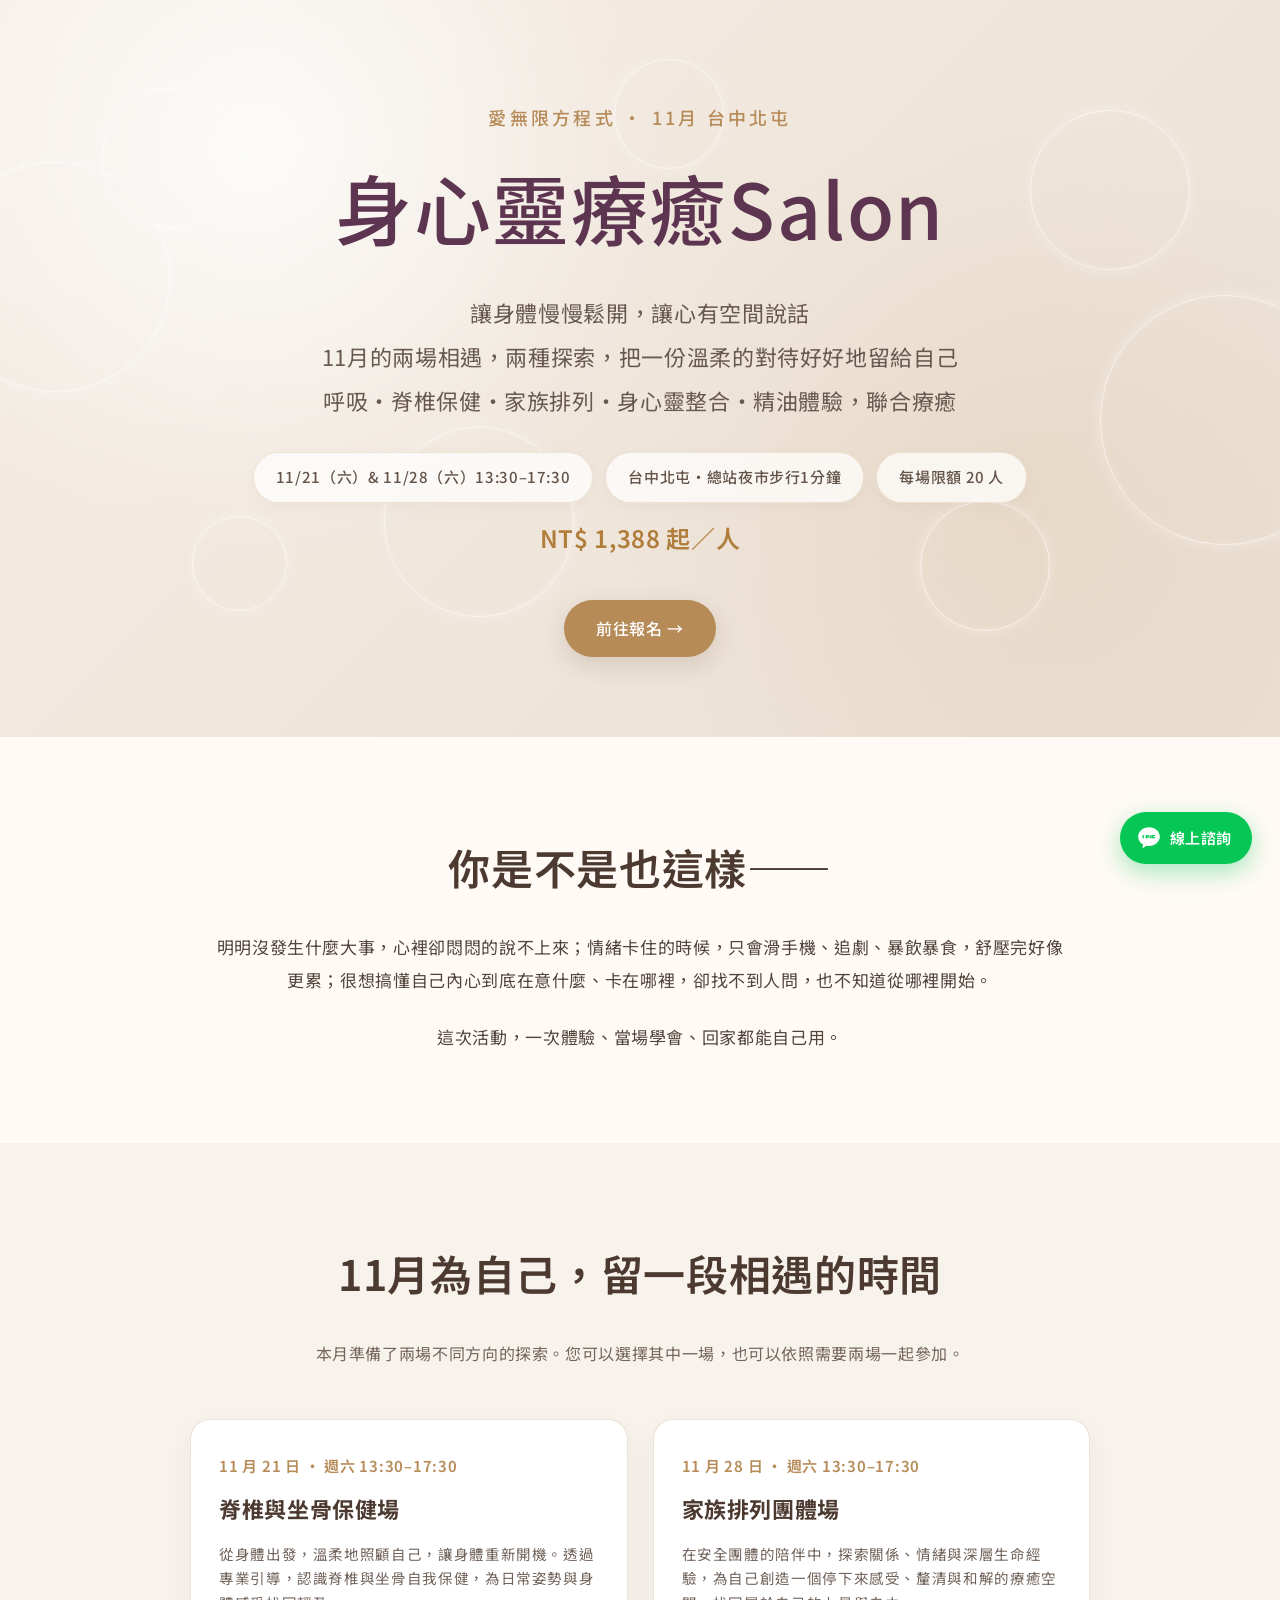
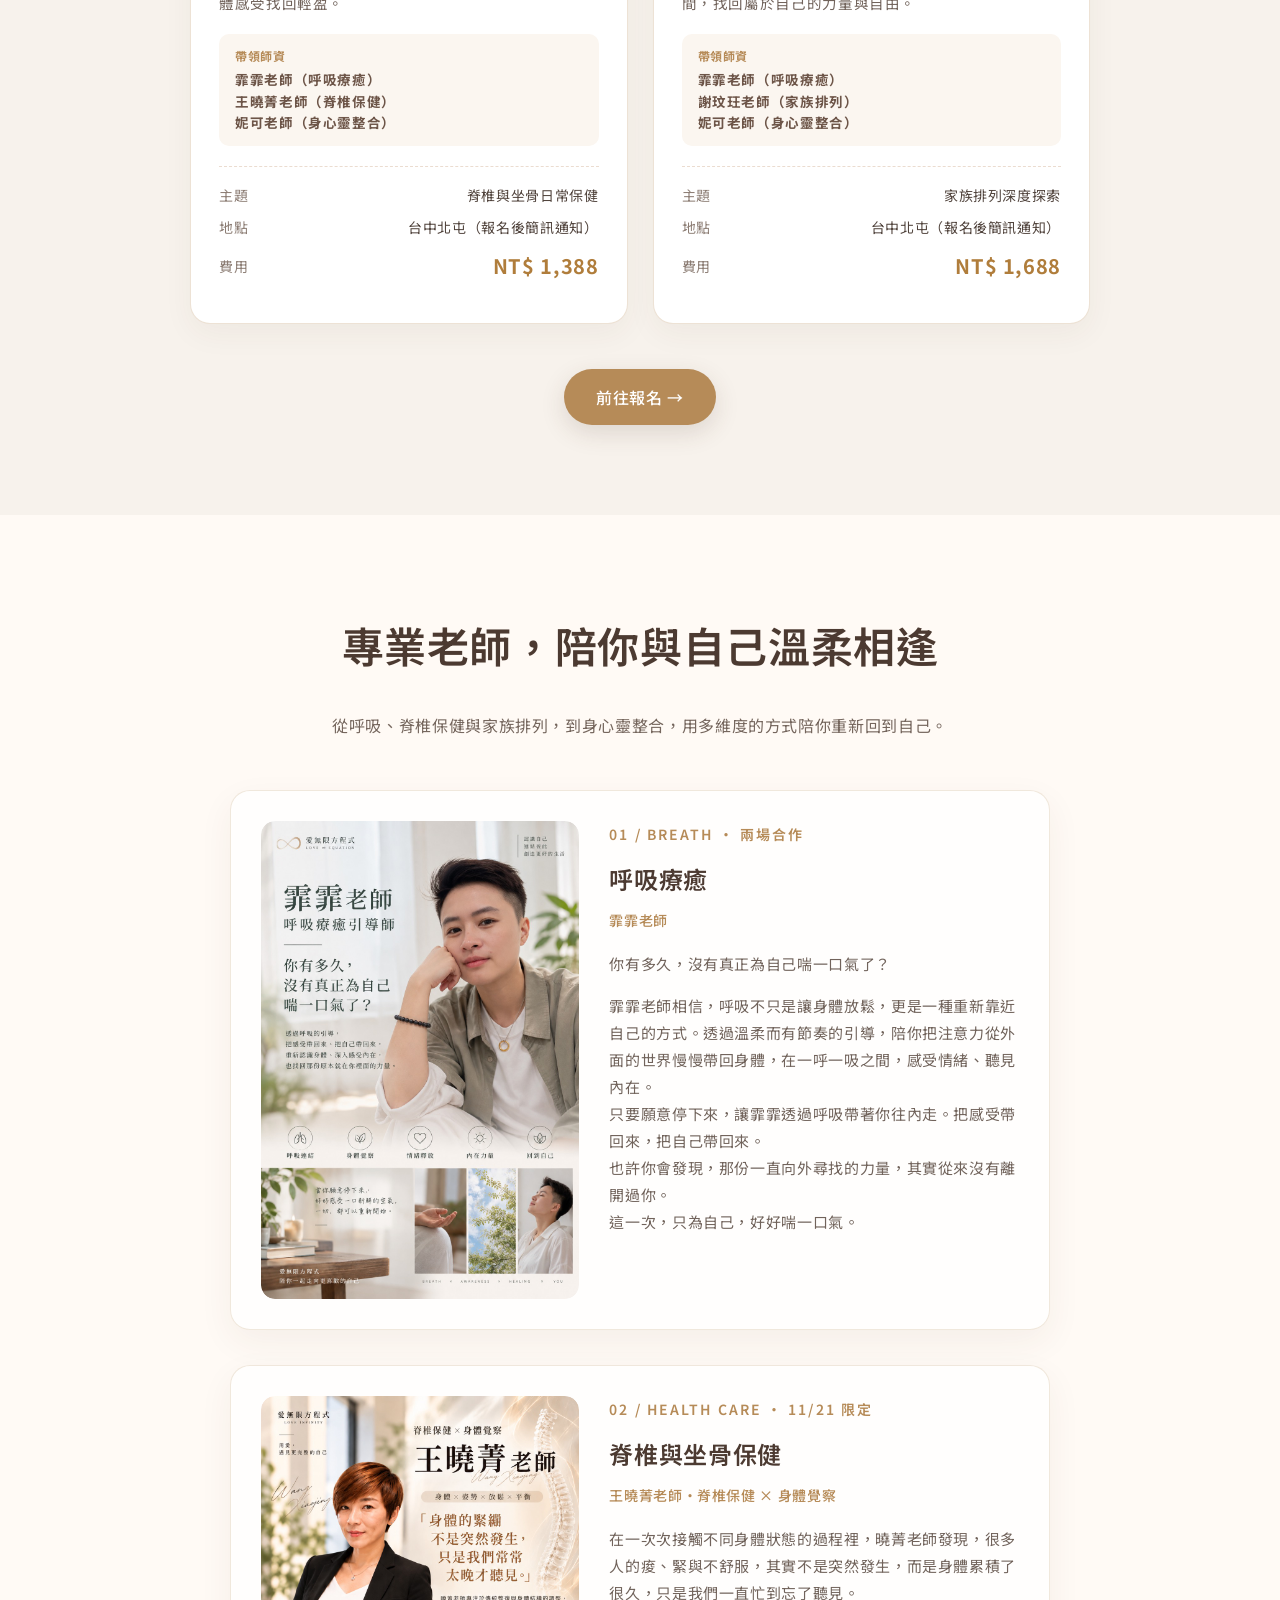
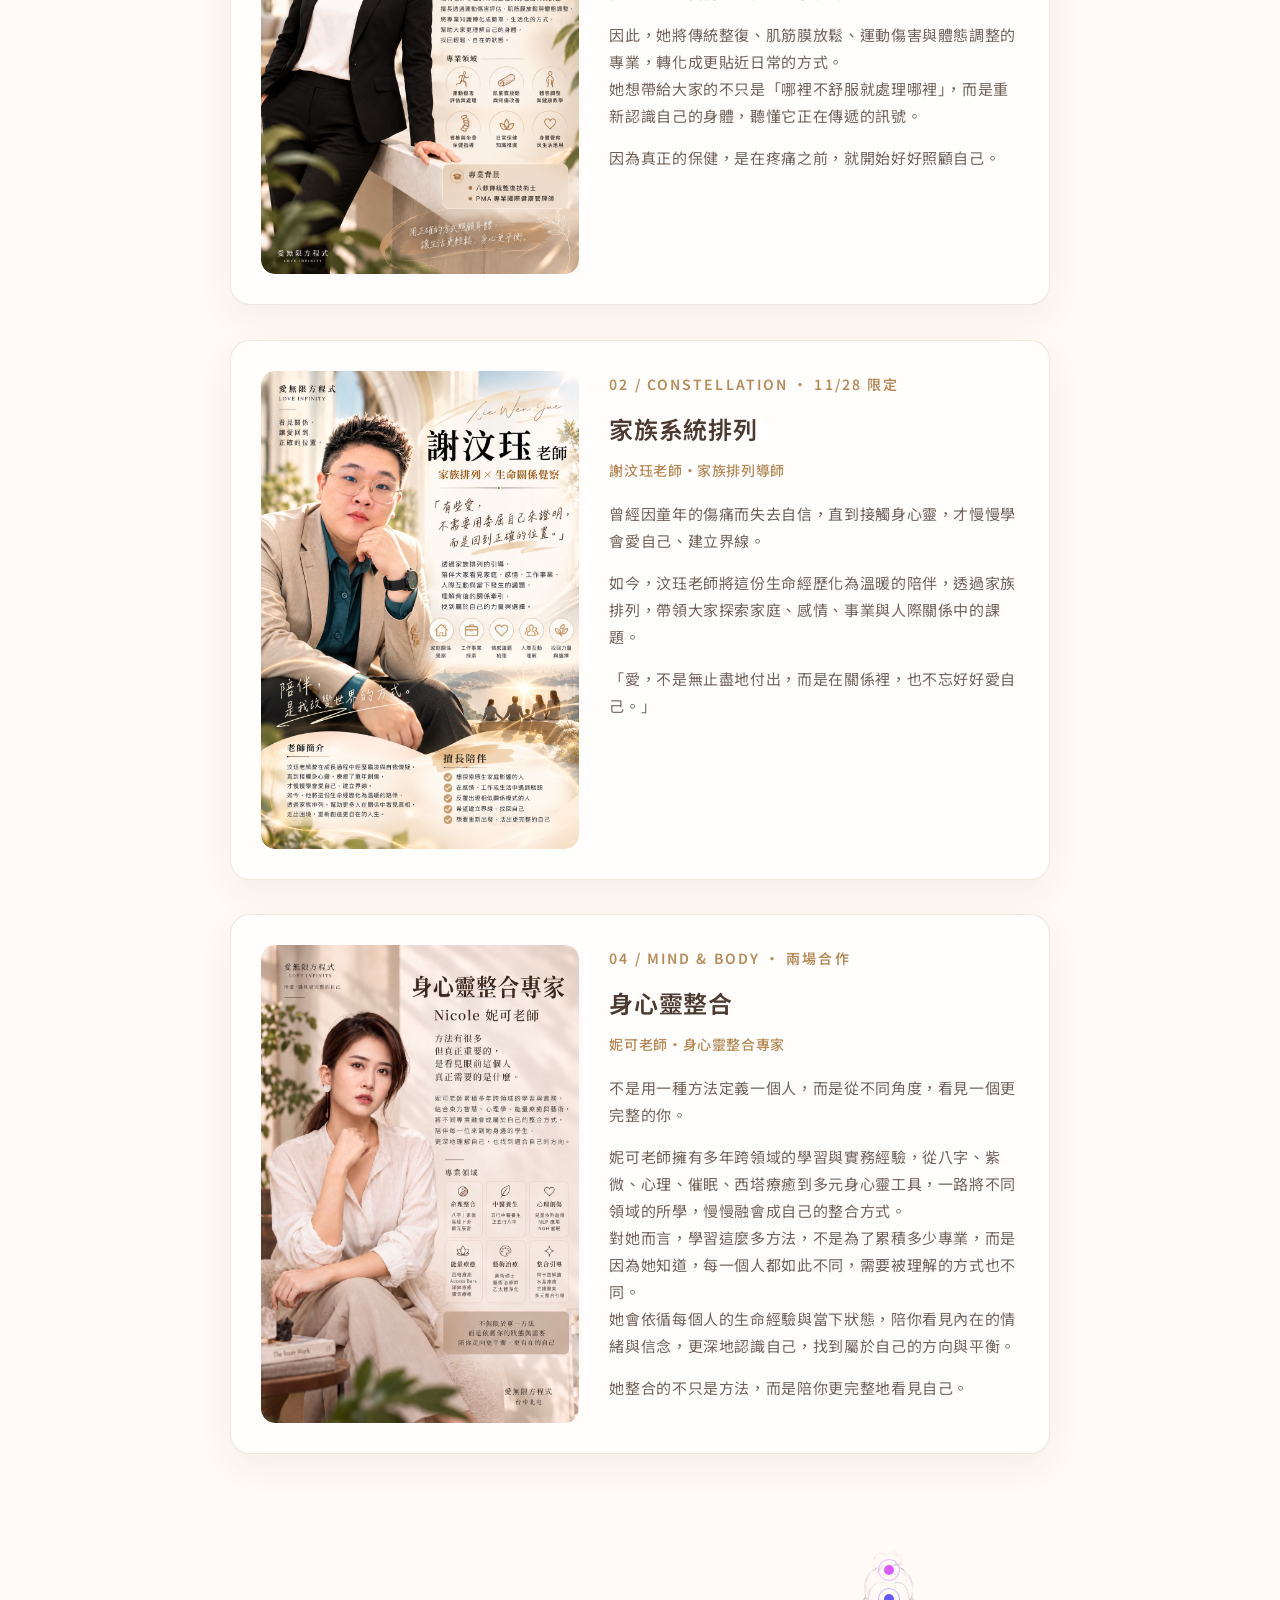
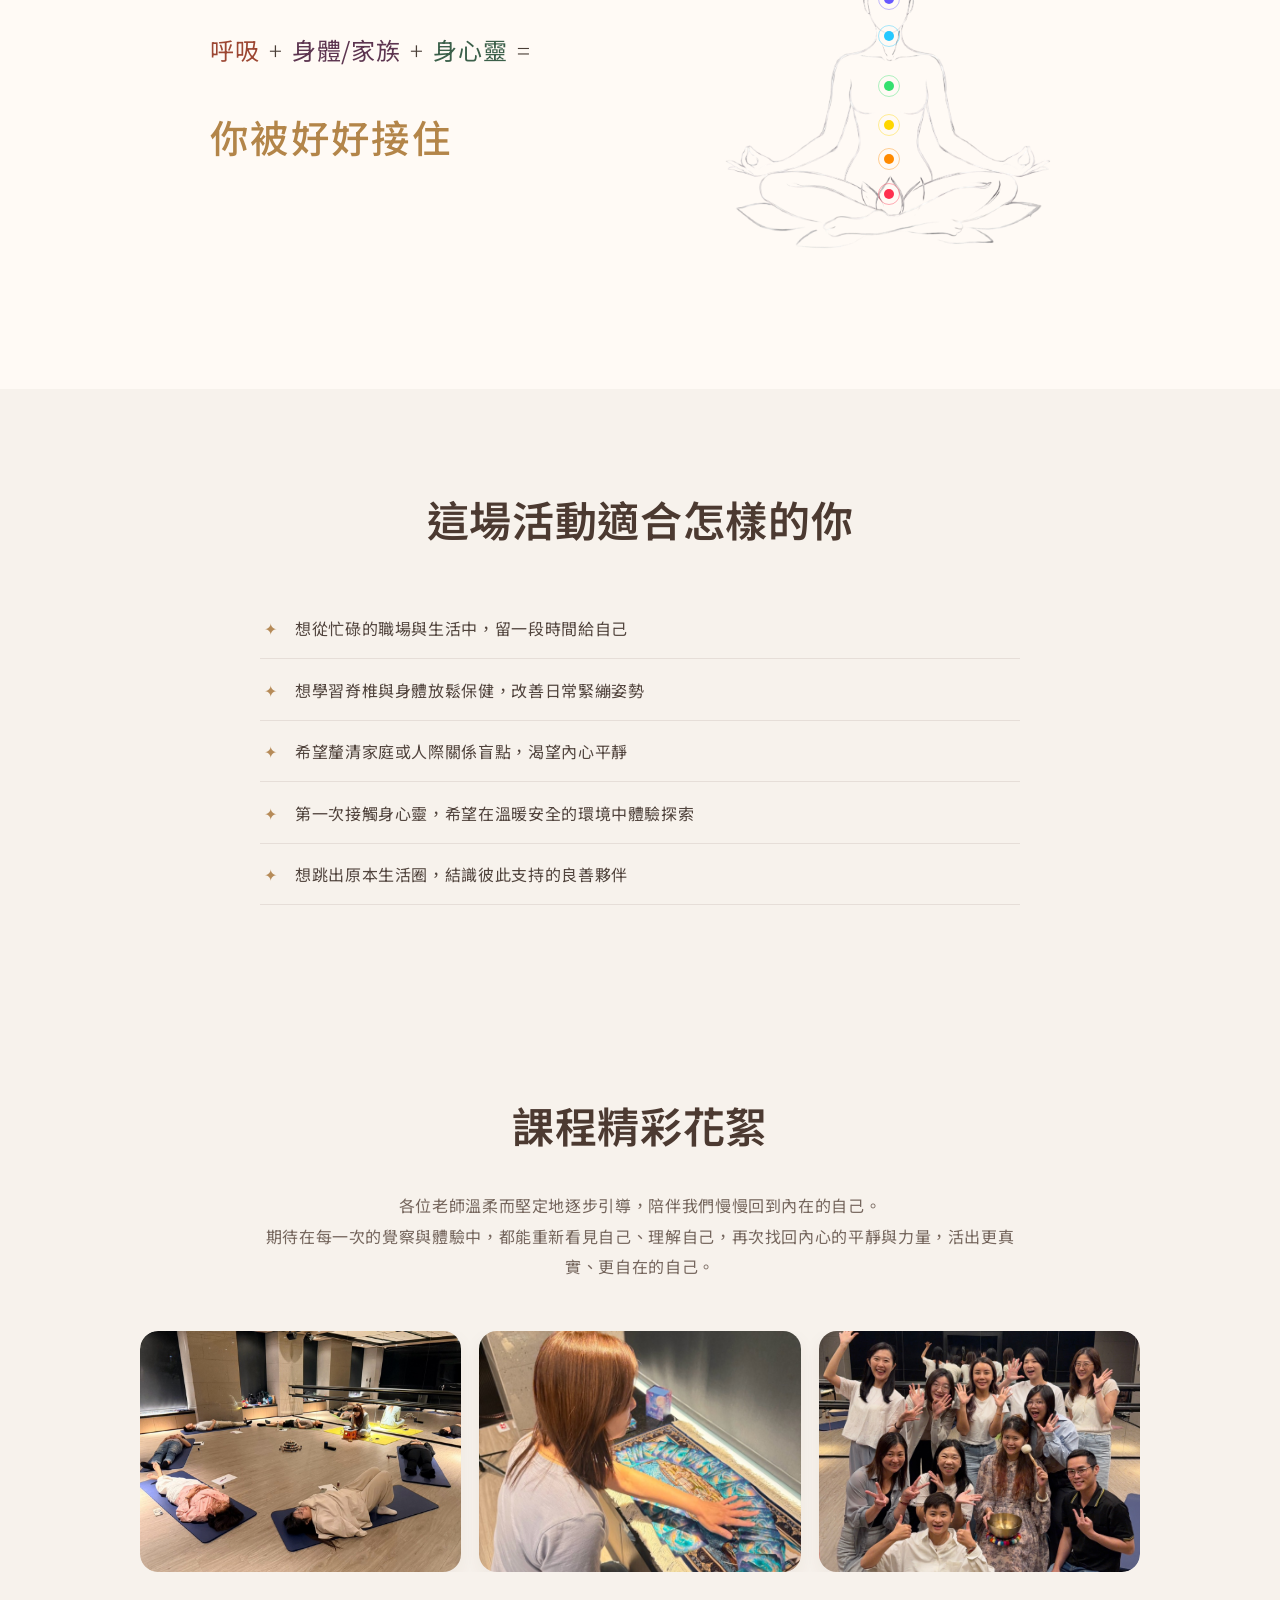
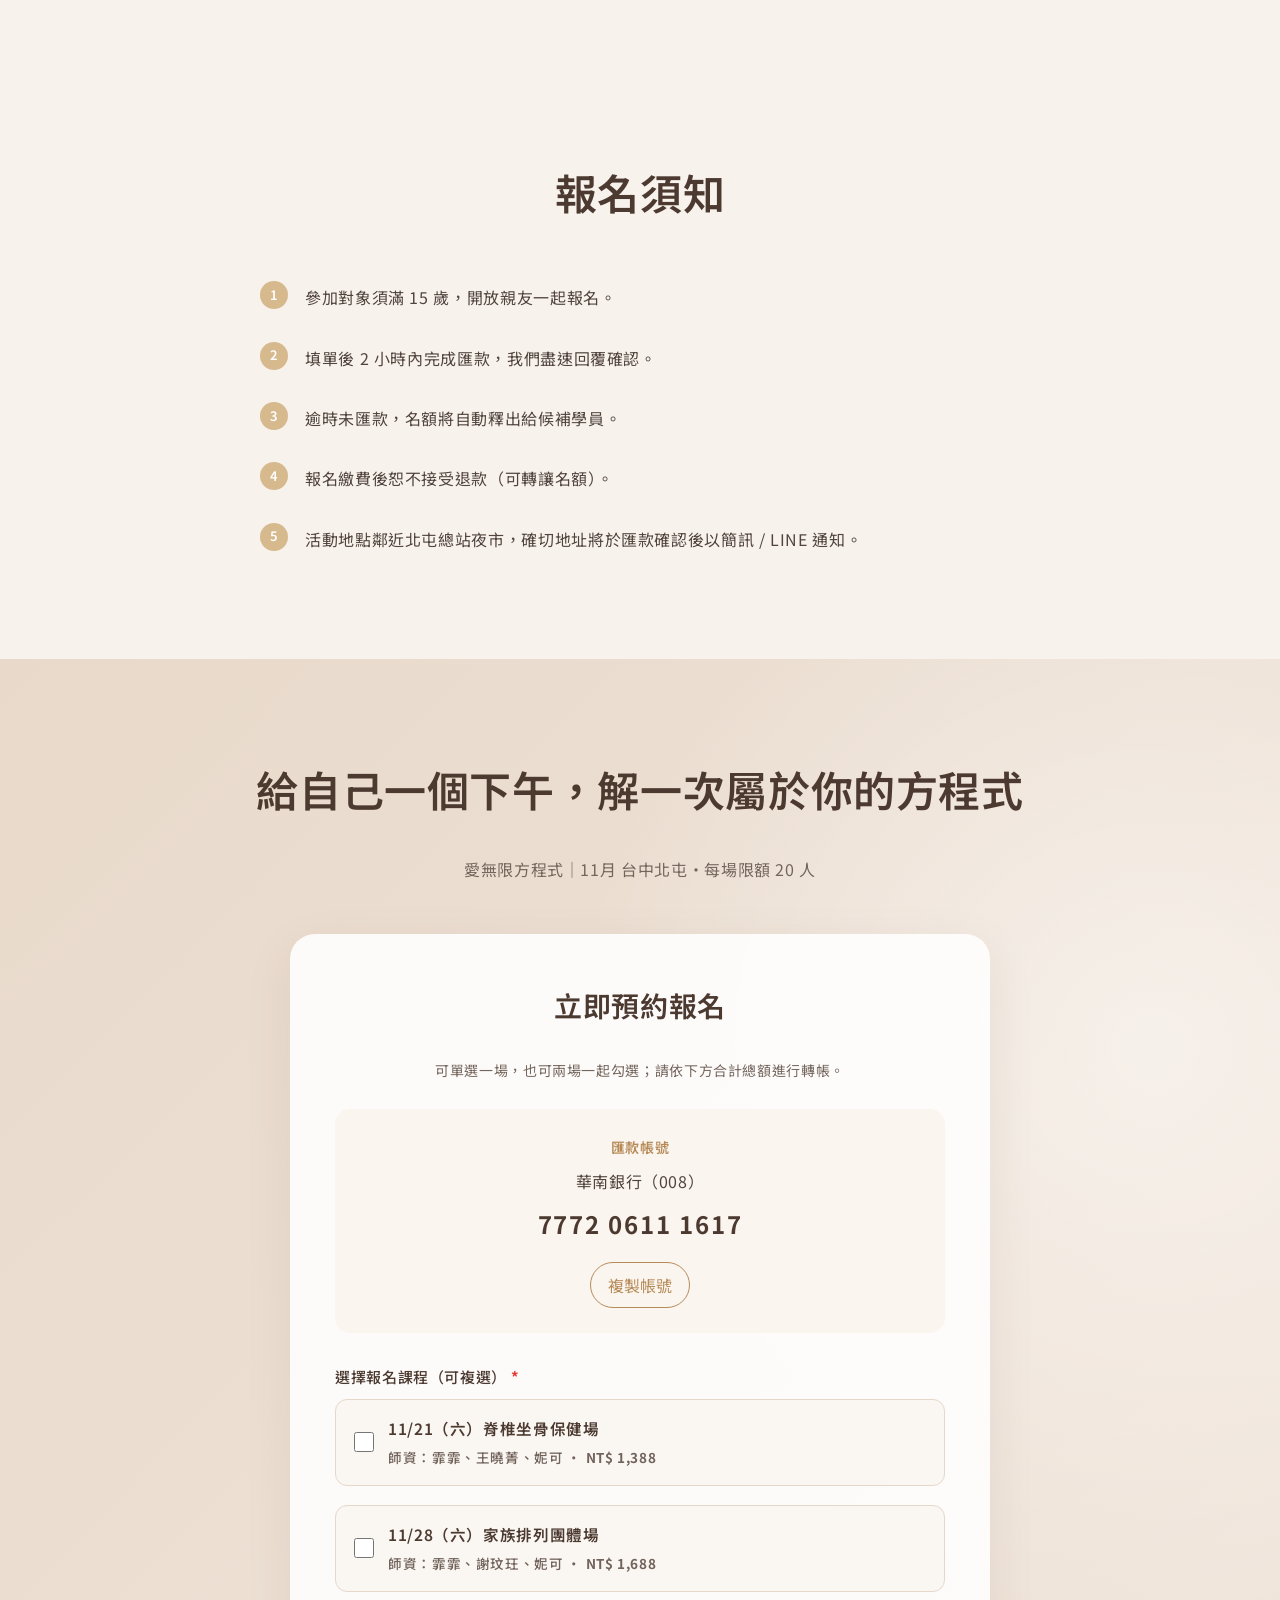
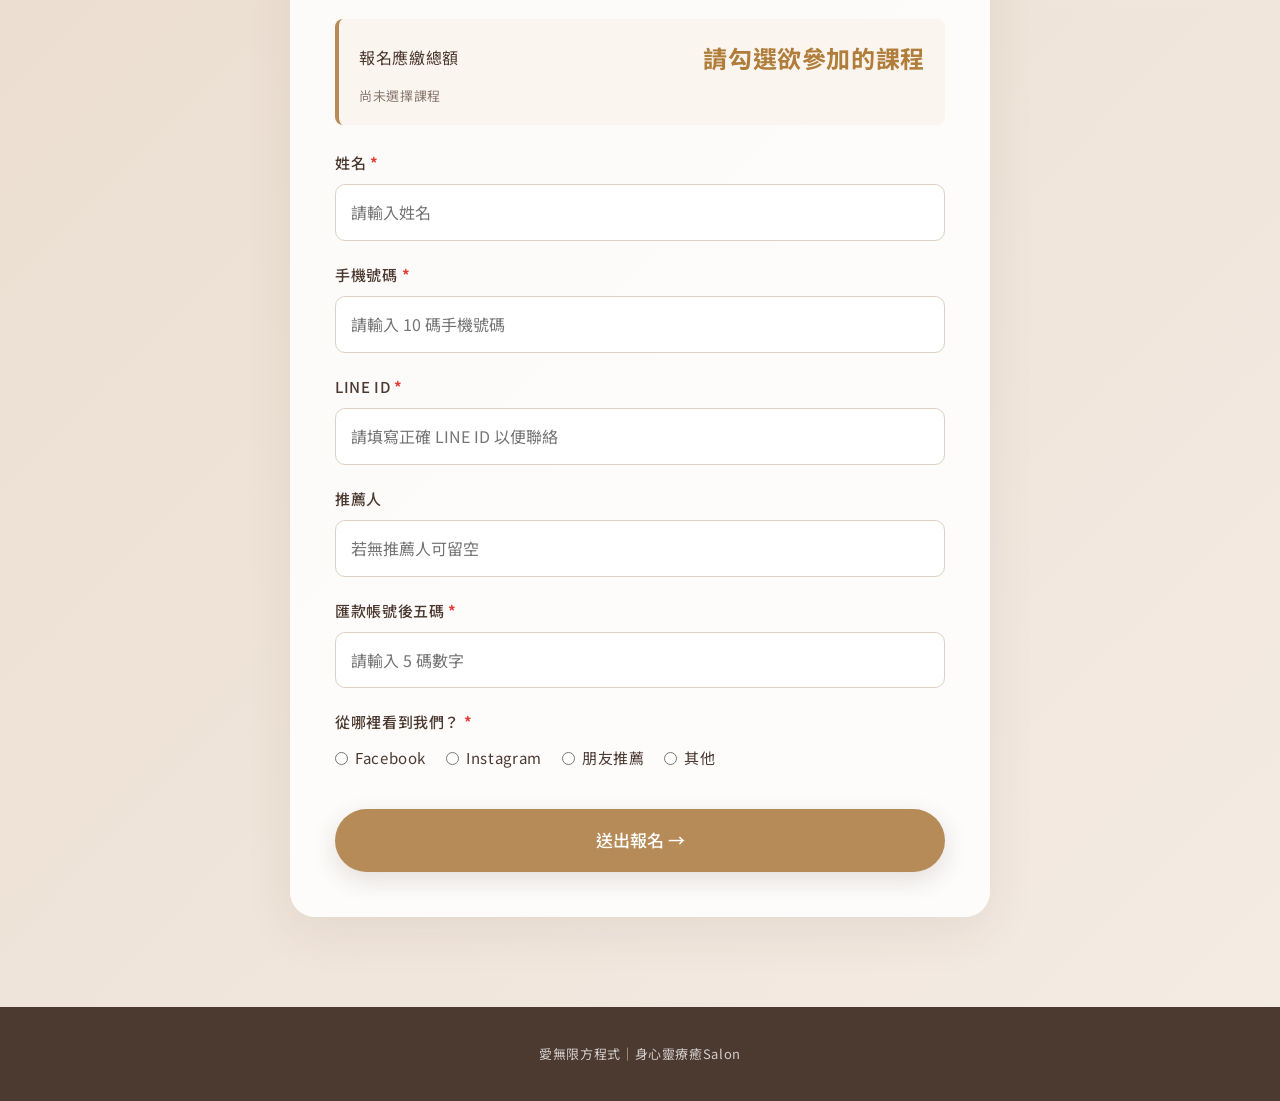
==== index.html @ b835ee01 "feat: 11月雙場次" ====
<!DOCTYPE html>
<html lang="zh-Hant">
<head>
  <meta charset="UTF-8">
  <meta name="viewport" content="width=device-width, initial-scale=1.0">
  <meta name="description" content="愛無限方程式｜呼吸 × 療癒 × 身心靈工作坊 11月場次">
  <title>心靈方程式｜身心靈療癒Salon（11月雙場次）</title>
  <link rel="preconnect" href="https://fonts.googleapis.com">
  <link rel="preconnect" href="https://fonts.gstatic.com" crossorigin>
  <link href="https://fonts.googleapis.com/css2?family=Noto+Sans+TC:wght@300;400;500;600;700&display=swap" rel="stylesheet">
  <link rel="stylesheet" href="css/style.css">
</head>

<body>

  <!-- Hero -->
  <header class="hero">
    <div class="hero-particles" aria-hidden="true">
      <span class="particle p1"></span>
      <span class="particle p2"></span>
      <span class="particle p3"></span>
      <span class="particle p4"></span>
      <span class="particle p5"></span>
      <span class="particle p6"></span>
      <span class="particle p7"></span>
      <span class="particle p8"></span>
    </div>
    <div class="container">
      <div class="hero-content">
        <div class="eyebrow">愛無限方程式 · 11月 台中北屯</div>

        <h1 class="hero-title">
          <span class="hero-02">身心靈療癒Salon</span>
        </h1>

        <p class="hero-description">
          讓身體慢慢鬆開，讓心有空間說話<br>
          11月的兩場相遇，兩種探索，把一份溫柔的對待好好地留給自己<br>
          呼吸·脊椎保健·家族排列·身心靈整合·精油體驗，聯合療癒
        </p>

        <div class="event-tags">
          <span class="tag-pill">11/21（六）& 11/28（六）13:30–17:30</span>
          <span class="tag-pill">台中北屯・總站夜市步行1分鐘</span>
          <span class="tag-pill">每場限額 20 人</span>
          <div class="tag-price">
            <span class="price-highlight">NT$ 1,388 起／人</span>
          </div>
        </div>

        <a href="#register" class="btn btn-gold">前往報名 →</a>
      </div>
    </div>
  </header>

  <!-- Problem -->
  <section class="section-light">
    <div class="container">
      <h2 class="section-title">你是不是也這樣——</h2>
      <div class="problem">
        <p>
          明明沒發生什麼大事，心裡卻悶悶的說不上來；情緒卡住的時候，只會滑手機、追劇、暴飲暴食，舒壓完好像更累；很想搞懂自己內心到底在意什麼、卡在哪裡，卻找不到人問，也不知道從哪裡開始。
        </p>
        <p>
          這次活動，一次體驗、當場學會、回家都能自己用。
        </p>
      </div>
    </div>
  </section>

  <!-- 11月雙場次介紹 -->
  <section>
    <div class="container">
      <h2 class="section-title">11月為自己，留一段相遇的時間</h2>
      <p class="section-intro">
        本月準備了兩場不同方向的探索。您可以選擇其中一場，也可以依照需要兩場一起參加。
      </p>

      <div class="event-grid">
        <article class="event-card">
          <div class="event-date">11 月 21 日 · 週六 13:30–17:30</div>
          <h3>脊椎與坐骨保健場</h3>
          <p>從身體出發，溫柔地照顧自己，讓身體重新開機。透過專業引導，認識脊椎與坐骨自我保健，為日常姿勢與身體感受找回輕盈。</p>
          <div class="teacher-note">
            <span>帶領師資</span>
            <strong>霏霏老師（呼吸療癒）<br>王曉菁老師（脊椎保健）<br>妮可老師（身心靈整合）</strong>
          </div>
          <div class="event-meta">
            <div class="meta-row"><span class="meta-label">主題</span><span>脊椎與坐骨日常保健</span></div>
            <div class="meta-row"><span class="meta-label">地點</span><span>台中北屯（報名後簡訊通知）</span></div>
            <div class="meta-row"><span class="meta-label">費用</span><span class="price">NT$ 1,388</span></div>
          </div>
        </article>

        <article class="event-card">
          <div class="event-date">11 月 28 日 · 週六 13:30–17:30</div>
          <h3>家族排列團體場</h3>
          <p>在安全團體的陪伴中，探索關係、情緒與深層生命經驗，為自己創造一個停下來感受、釐清與和解的療癒空間，找回屬於自己的力量與自由。</p>
          <div class="teacher-note">
            <span>帶領師資</span>
            <strong>霏霏老師（呼吸療癒）<br>謝玟玨老師（家族排列）<br>妮可老師（身心靈整合）</strong>
          </div>
          <div class="event-meta">
            <div class="meta-row"><span class="meta-label">主題</span><span>家族排列深度探索</span></div>
            <div class="meta-row"><span class="meta-label">地點</span><span>台中北屯（報名後簡訊通知）</span></div>
            <div class="meta-row"><span class="meta-label">費用</span><span class="price">NT$ 1,688</span></div>
          </div>
        </article>
      </div>
      <div class="event-action">
        <a href="#register" class="btn btn-gold">前往報名 →</a>
      </div>
    </div>
  </section>

  <!-- 師資介紹 -->
  <section class="section-light">
    <div class="container">
      <h2 class="section-title">專業老師，陪你與自己溫柔相逢</h2>
      <p class="section-intro">
        從呼吸、脊椎保健與家族排列，到身心靈整合，用多維度的方式陪你重新回到自己。
      </p>

      <div class="cards">
        <!-- 01 霏霏老師 -->
        <article class="card">
          <div class="card-image">
            <img src="images/teacher01.jpg" alt="霏霏老師，呼吸療癒">
          </div>
          <div class="card-content">
            <div class="card-number">01 / BREATH · 兩場合作</div>
            <h3>呼吸療癒</h3>
            <div class="teacher">霏霏老師</div>
            <p>你有多久，沒有真正為自己喘一口氣了？</p>
            <p style="margin-top:15px;">
              霏霏老師相信，呼吸不只是讓身體放鬆，更是一種重新靠近自己的方式。透過溫柔而有節奏的引導，陪你把注意力從外面的世界慢慢帶回身體，在一呼一吸之間，感受情緒、聽見內在。<br>
              只要願意停下來，讓霏霏透過呼吸帶著你往內走。把感受帶回來，把自己帶回來。<br>
              也許你會發現，那份一直向外尋找的力量，其實從來沒有離開過你。<br>
              這一次，只為自己，好好喘一口氣。
            </p>
          </div>
        </article>

        <!-- 02 王曉菁老師 -->
        <article class="card">
          <div class="card-image">
            <img src="images/teacher02.jpg" alt="王曉菁老師，脊椎保健">
          </div>
          <div class="card-content">
            <div class="card-number">02 / HEALTH CARE · 11/21 限定</div>
            <h3>脊椎與坐骨保健</h3>
            <div class="teacher">王曉菁老師・脊椎保健 × 身體覺察</div>
            <p>在一次次接觸不同身體狀態的過程裡，曉菁老師發現，很多人的痠、緊與不舒服，其實不是突然發生，而是身體累積了很久，只是我們一直忙到忘了聽見。</p>
            <p style="margin-top:15px;">
              因此，她將傳統整復、肌筋膜放鬆、運動傷害與體態調整的專業，轉化成更貼近日常的方式。<br>
              她想帶給大家的不只是「哪裡不舒服就處理哪裡」，而是重新認識自己的身體，聽懂它正在傳遞的訊號。
            </p>
            <p style="margin-top:15px;">  
              因為真正的保健，是在疼痛之前，就開始好好照顧自己。
            </p>
          </div>
        </article>

        <!-- 02_2 汶珏老師 -->
        <article class="card">
          <div class="card-image">
            <img src="images/teacher02-2.jpg" alt="汶珏老師，家族排列">
          </div>
          <div class="card-content">
            <div class="card-number">02 / CONSTELLATION · 11/28 限定</div>
            <h3>家族系統排列</h3>
            <div class="teacher">謝汶珏老師・家族排列導師</div>
            <p>曾經因童年的傷痛而失去自信，直到接觸身心靈，才慢慢學會愛自己、建立界線。</p>
            <p style="margin-top:15px;">
              如今，汶珏老師將這份生命經歷化為溫暖的陪伴，透過家族排列，帶領大家探索家庭、感情、事業與人際關係中的課題。<br>
            </p>
            <p style="margin-top:15px;">  
              「愛，不是無止盡地付出，而是在關係裡，也不忘好好愛自己。」
            </p>
          </div>
        </article>

        <!-- 04 妮可老師 -->
        <article class="card">
          <div class="card-image">
            <img src="images/teacher03.jpg" alt="妮可老師，身心靈整合">
          </div>
          <div class="card-content">
            <div class="card-number">04 / MIND & BODY · 兩場合作</div>
            <h3>身心靈整合</h3>
            <div class="teacher">妮可老師・身心靈整合專家</div>
            <p>不是用一種方法定義一個人，而是從不同角度，看見一個更完整的你。</p>
            <p style="margin-top:15px;">
              妮可老師擁有多年跨領域的學習與實務經驗，從八字、紫微、心理、催眠、西塔療癒到多元身心靈工具，一路將不同領域的所學，慢慢融會成自己的整合方式。<br>
              對她而言，學習這麼多方法，不是為了累積多少專業，而是因為她知道，每一個人都如此不同，需要被理解的方式也不同。<br>
              她會依循每個人的生命經驗與當下狀態，陪你看見內在的情緒與信念，更深地認識自己，找到屬於自己的方向與平衡。<br>
            </p>
            <p style="margin-top:15px;">  
              她整合的不只是方法，而是陪你更完整地看見自己。
            </p>
          </div>
        </article>
      </div>

      <div class="equation-box">
        <div class="equation-text">
          <div class="eq-title">
            <span class="word-breath">呼吸</span>
            <span class="symbol">+</span>
            <span class="word-reiki">身體/家族</span>
            <span class="symbol">+</span>
            <span class="word-mind">身心靈</span>
            <span class="symbol">=</span>
          </div>
          <div class="eq-sub">你被好好接住</div>
        </div>
        <div class="equation-icon">
          <iframe src="chakra.html" class="chakra-animation" frameborder="0" scrolling="no" title="能量脈輪"></iframe>
        </div>
      </div>
    </div>
  </section>

  <!-- 適合對象 -->
  <section>
    <div class="container">
      <h2 class="section-title">這場活動適合怎樣的你</h2>
      <ul class="suitable">
        <li>想從忙碌的職場與生活中，留一段時間給自己</li>
        <li>想學習脊椎與身體放鬆保健，改善日常緊繃姿勢</li>
        <li>希望釐清家庭或人際關係盲點，渴望內心平靜</li>
        <li>第一次接觸身心靈，希望在溫暖安全的環境中體驗探索</li>
        <li>想跳出原本生活圈，結識彼此支持的良善夥伴</li>
      </ul>
    </div>
  </section>

<!-- 課程花絮Gallery -->
<section>
  <div class="container">

    <h2 class="section-title">課程精彩花絮</h2>
    <p class="section-intro">
      各位老師溫柔而堅定地逐步引導，陪伴我們慢慢回到內在的自己。<br>
      期待在每一次的覺察與體驗中，都能重新看見自己、理解自己，再次找回內心的平靜與力量，活出更真實、更自在的自己。
    </p>

    <!-- 置中、不滿版、與原寬度一致的跑馬燈容器 -->
    <div class="marquee-box">
      <div class="marquee-track" id="marqueeTrack">
        <div class="gallery-card"><img src="images/course-1.jpg" alt="課程照片 1"></div>
        <div class="gallery-card"><img src="images/course-2.jpg" alt="課程照片 2"></div>
        <div class="gallery-card"><img src="images/course-3.jpg" alt="課程照片 3"></div>
        <div class="gallery-card"><img src="images/course-4.jpg" alt="課程照片 1"></div>
        <div class="gallery-card"><img src="images/course-5.jpg" alt="課程照片 2"></div>
        <div class="gallery-card"><img src="images/course-6.jpg" alt="課程照片 3"></div>
      </div>
    </div>

  </div>
</section>
</section>

  <!-- 報名須知 -->
  <section>
    <div class="container">
      <h2 class="section-title">報名須知</h2>
      <ol class="rules">
        <li>參加對象須滿 15 歲，開放親友一起報名。</li>
        <li>填單後 2 小時內完成匯款，我們盡速回覆確認。</li>
        <li>逾時未匯款，名額將自動釋出給候補學員。</li>
        <li>報名繳費後恕不接受退款（可轉讓名額）。</li>
        <li>活動地點鄰近北屯總站夜市，確切地址將於匯款確認後以簡訊 / LINE 通知。</li>
      </ol>
    </div>
  </section>

  <!-- 報名表單區 -->
  <section class="registration" id="register">
    <div class="container">
      <h2 class="section-title">給自己一個下午，解一次屬於你的方程式</h2>
      <p class="section-intro">愛無限方程式｜11月 台中北屯・每場限額 20 人</p>

      <div class="form-wrapper">
        <h2 class="section-title" style="font-size:28px;">立即預約報名</h2>
        <p class="form-note" style="text-align:center;">
          可單選一場，也可兩場一起勾選；請依下方合計總額進行轉帳。
        </p>

        <div class="bank">
          <div class="bank-title">匯款帳號</div>
          <div>華南銀行（008）</div>
          <div class="bank-number" id="bankNumber">7772 0611 1617</div>
          <button type="button" class="copy-btn" onclick="copyBank()">複製帳號</button>
        </div>

        <form id="registrationForm">
          <!-- 蜜罐防機器人 -->
          <div class="honeypot" aria-hidden="true">
            <label>不要填這欄<input type="text" name="website" tabindex="-1" autocomplete="off"></label>
          </div>

          <!-- 課程多選區塊 -->
          <div class="form-group">
            <label>選擇報名課程（可複選）<span class="required-star">*</span></label>
            <div class="event-options">
              <label class="event-option">
                <input type="checkbox" name="event_select" value="11/21 脊椎坐骨保健" data-price="1388">
                <div class="option-content">
                  <span class="option-title">11/21（六）脊椎坐骨保健場</span>
                  <span class="option-sub">師資：霏霏、王曉菁、妮可 · <strong>NT$ 1,388</strong></span>
                </div>
              </label>

              <label class="event-option">
                <input type="checkbox" name="event_select" value="11/28 家族排列團課" data-price="1688">
                <div class="option-content">
                  <span class="option-title">11/28（六）家族排列團體場</span>
                  <span class="option-sub">師資：霏霏、謝玟玨、妮可 · <strong>NT$ 1,688</strong></span>
                </div>
              </label>
            </div>
          </div>

          <!-- 總金額即時試算卡片 -->
          <div class="total-box">
            <div class="total-line">
              <span>報名應繳總額</span>
              <strong id="totalAmount">請勾選欲參加的課程</strong>
            </div>
            <div id="selectedEventsSummary" class="total-subtext">尚未選擇課程</div>
          </div>

          <!-- 個資輸入 -->
          <div class="form-group">
            <label for="name">姓名<span class="required-star">*</span></label>
            <input type="text" id="name" name="name" required placeholder="請輸入姓名">
          </div>

          <div class="form-group">
            <label for="phone">手機號碼<span class="required-star">*</span></label>
            <input type="tel" id="phone" name="phone" placeholder="請輸入 10 碼手機號碼" maxlength="10" minlength="10" pattern="09\d{8}" inputmode="numeric" required>
          </div>

          <div class="form-group">
            <label for="line">LINE ID<span class="required-star">*</span></label>
            <input type="text" id="line" name="line" placeholder="請填寫正確 LINE ID 以便聯絡" required>
          </div>

          <div class="form-group">
            <label for="referrer">推薦人</label>
            <input type="text" id="referrer" name="referrer" placeholder="若無推薦人可留空">
          </div>

          <div class="form-group">
            <label for="last5">匯款帳號後五碼<span class="required-star">*</span></label>
            <input type="text" id="last5" name="last5" maxlength="5" minlength="5" inputmode="numeric" placeholder="請輸入 5 碼數字" required>
          </div>

          <div class="form-group">
            <label>從哪裡看到我們？<span class="required-star">*</span></label>
            <div class="radio-group">
              <label><input type="radio" name="source" value="Facebook" required> Facebook</label>
              <label><input type="radio" name="source" value="Instagram"> Instagram</label>
              <label><input type="radio" name="source" value="朋友推薦"> 朋友推薦</label>
              <label><input type="radio" name="source" value="其他"> 其他</label>
            </div>
          </div>

          <!-- 打包傳給 GAS 的隱藏欄位 -->
          <input type="hidden" id="sessionNameInput" name="session_name" value="">
          <input type="hidden" id="sessionFeeInput" name="session_fee" value="">

          <div class="submit-area">
            <button type="submit" class="btn btn-gold submit-btn" id="submitBtn">
              送出報名 →
            </button>
          </div>
        </form>

        <!-- 成功訊息卡片 -->
        <div class="form-message" id="formMessage">
          <div class="message-success-icon">✓</div>
          <h4 class="message-title">報名資料已送出！</h4>
          <p class="message-desc">
            請點擊下方按鈕加入官方 LINE，傳送「<strong>姓名 + 後五碼</strong>」，以利小幫手完成名額保留與發送課前通知。
          </p>
          <a href="https://line.me/R/ti/p/@065slppq" target="_blank" rel="noopener noreferrer" class="btn-line-join">
            加入官方 LINE 確認報名
          </a>
        </div>
      </div>
    </div>
  </section>

  <!-- Footer -->
  <footer>
    愛無限方程式｜身心靈療癒Salon
  </footer>

  <!-- 右側常駐 LINE 浮標 -->
  <a href="https://line.me/R/ti/p/@065slppq" target="_blank" rel="noopener noreferrer" class="float-line-btn" aria-label="加入 LINE 官方帳號">
    <svg class="line-icon" viewBox="0 0 24 24" fill="currentColor">
      <path d="M12 2C6.48 2 2 5.92 2 10.76c0 3.09 1.83 5.8 4.67 7.29-.2.72-.73 2.61-.83 3.01-.13.52.19.51.4.37.17-.11 2.3-1.57 3.25-2.22.8.12 1.64.19 2.51.19 5.52 0 10-3.92 10-8.76S17.52 2 12 2zm-4.7 10.32h-1.2v-3.2h1.2v3.2zm2.8 0h-1.2v-3.2h1.2v3.2zm4.3 0h-1.3l-1.6-2.1v2.1h-1.2v-3.2h1.3l1.6 2.1v-2.1h1.2v3.2zm3.3-2.1h-1.8v.9h1.8v1.2h-3v-3.2h3v1.1z"/>
    </svg>
    <span class="float-text">線上諮詢</span>
  </a>

  <script src="js/main.js"></script>
</body>
</html>
---- css/style.css ----
/* ==========================================================================
   1. 全局重置與色彩變數 (Variables & Base Reset)
   ========================================================================== */
* {
  box-sizing: border-box;
  margin: 0;
  padding: 0;
}

:root {
  --bg: #f7f2ec;
  --bg-light: #fffaf5;
  --brown: #6d5548;
  --brown-dark: #4c3a31;
  --gold: #b68b58;
  --gold-light: #d7b98e;
  --text: #51443d;
  --text-muted: #71635b;
  --white: #fff;
}

html, body {
  width: 100%;
  max-width: 100%;
  overflow-x: hidden; /* 強制消除水平捲軸 */
}

html {
  scroll-behavior: smooth;
}

body {
  font-family:
    "Noto Sans TC",
    -apple-system,
    BlinkMacSystemFont,
    "Microsoft JhengHei",
    sans-serif;
  color: var(--text);
  background: var(--bg);
  line-height: 1.9;
  letter-spacing: 0.04em;
  -webkit-font-smoothing: antialiased;
}

a {
  color: inherit;
  text-decoration: none;
}

button,
input {
  font: inherit;
}

.container {
  width: min(1000px, calc(100% - 40px));
  margin: 0 auto;
}

/* ==========================================================================
   2. 按鈕與通用元件 (Buttons & Components)
   ========================================================================== */
.btn {
  display: inline-flex;
  align-items: center;
  justify-content: center;
  padding: 13px 32px;
  border-radius: 50px;
  background: var(--brown);
  color: var(--white);
  border: none;
  cursor: pointer;
  transition: transform .25s ease, background .25s ease;
  box-shadow: 0 8px 25px rgba(80, 55, 40, .15);
  font-weight: 500;
}

.btn:hover {
  background: var(--brown-dark);
  transform: translateY(-2px);
}

.btn-gold {
  background: var(--gold);
}

.btn-gold:hover {
  background: #9d7547;
}

/* 通用區塊排版 */
section {
  padding: 90px 0;
}

.section-light {
  background: var(--bg-light);
}

.section-title {
  text-align: center;
  color: var(--brown-dark);
  font-size: clamp(28px, 4vw, 42px);
  font-weight: 600;
  margin-bottom: 25px;
}

.section-intro {
  max-width: 760px;
  margin: 0 auto 50px;
  text-align: center;
  color: #75665d;
}

/* ==========================================================================
   3. 首頁英雄區 (Hero Section)
   ========================================================================== */
.hero {
  min-height: 720px;
  display: flex;
  align-items: center;
  position: relative;
  overflow: hidden;
  background:
    radial-gradient(circle at 20% 20%, rgba(255,255,255,.8), transparent 35%),
    radial-gradient(circle at 80% 70%, rgba(214,184,143,.22), transparent 35%),
    linear-gradient(135deg, #f5ede5, #eadfd3);
}

/* ===== Hero 呼吸空心光圈（8顆極慢速） ===== */
.hero-particles {
  position: absolute;
  inset: 0;
  pointer-events: none;
  overflow: hidden;
  z-index: 0;
}

/* 空心圓環：純線條邊框 + 柔和光暈 */
.particle {
  position: absolute;
  border-radius: 50%;
  background: transparent;
  border: 1.5px solid rgba(255, 255, 255, 0.6);
  box-shadow: 
    0 0 16px rgba(255, 255, 255, 0.35),
    inset 0 0 10px rgba(255, 255, 255, 0.18);
  animation: ringBreathe 9s ease-in-out infinite;
}

/* 緩慢深呼吸動態 */
@keyframes ringBreathe {
  0%, 100% {
    transform: scale(0.88);
    opacity: 0.15;
  }
  50% {
    transform: scale(1.22);
    opacity: 0.7;
  }
}

/* 8 顆均勻錯落分佈，拉長週期至 8.5s ~ 12s */
.p1 { width: 140px; height: 140px; top: 12%; left: 8%;    animation-delay: 0s;   animation-duration: 9.5s; }
.p2 { width: 230px; height: 230px; top: 22%; left: -60px; animation-delay: 2.5s; animation-duration: 11.5s; border-width: 1px; }
.p3 { width: 95px;  height: 95px;  top: 70%; left: 15%;   animation-delay: 4.5s; animation-duration: 8.5s; }
.p4 { width: 190px; height: 190px; top: 58%; left: 30%;   animation-delay: 1.2s; animation-duration: 12.0s; }
.p5 { width: 110px; height: 110px; top: 8%;  left: 48%;   animation-delay: 3.8s; animation-duration: 9.0s; }
.p6 { width: 160px; height: 160px; top: 15%; right: 7%;   animation-delay: 1.8s; animation-duration: 10.0s; }
.p7 { width: 250px; height: 250px; top: 40%; right: -70px;animation-delay: 3.2s; animation-duration: 12.5s; border-width: 1px; }
.p8 { width: 130px; height: 130px; top: 68%; right: 18%;  animation-delay: 0.8s; animation-duration: 10.5s; }

@keyframes floatCircle1 {
  0% { transform: translate(0, 0) scale(1); opacity: 0.4; }
  50% { transform: translate(-35px, 30px) scale(1.12); opacity: 0.65; }
  100% { transform: translate(20px, -20px) scale(0.95); opacity: 0.45; }
}

@keyframes floatCircle2 {
  0% { transform: translate(0, 0) scale(1); opacity: 0.45; }
  50% { transform: translate(40px, -30px) scale(1.18); opacity: 0.7; }
  100% { transform: translate(-20px, 15px) scale(0.92); opacity: 0.4; }
}

.hero-content {
  position: relative;
  z-index: 1;
  max-width: 1000px;
  text-align: center;
  margin: 0 auto;
  padding: 100px 0 80px;
}

.eyebrow {
  font-size: 18px;
  color: var(--gold);
  margin-bottom: 25px;
  letter-spacing: 0.18em;
  font-weight: 500;
}

/* 巨型標題樣式 */
.hero-title {
  font-size: clamp(48px, 6vw, 90px);
  line-height: 1.25;
  font-weight: 500;
  margin-bottom: 35px;
  letter-spacing: 0.02em;
}

.hero-01 { color: #9c4632; } /* 呼吸 */
.hero-02 { color: #5d3550; } /* 塔羅 / 靈氣 */
.hero-03 { color: #3b5f49; } /* 身心靈 */

.hero-symbol {
  color: #3a322d;
  font-weight: 300;
  margin: 0 8px;
}

.hero-self {
  color: #b38549;
  font-weight: 600;
  display: inline-block;
  margin-top: 10px;
}

.hero-description {
  font-size: clamp(18px, 1.8vw, 22px);
  max-width: 820px;
  margin: 0 auto 30px;
  color: #675850;
  line-height: 2;
  font-weight: 400;
}

/* 活動資訊：圓角膠囊標籤容器 */
.event-tags {
  display: flex;
  flex-wrap: wrap;
  justify-content: center;       /* 水平置中排列 */
  gap: 12px;                      /* 每個膠囊之間的間距 */
  max-width: 820px;
  margin: 0 auto 40px;           /* 下方與「前往報名」按鈕的距離 */
}

/* 單個白色圓角膠囊本體 */
.tag-pill {
  display: inline-flex;
  align-items: center;
  justify-content: center;
  background: rgba(255, 255, 255, 0.72);      /* 白色微透背景 */
  border: 1px solid rgba(214, 184, 143, 0.35); /* 極細柔和金棕色邊框 */
  border-radius: 50px;                        /* 圓潤膠囊形狀 */
  padding: 10px 22px;                         /* 膠囊內部留白 */
  font-size: 15px;
  color: #635349;
  font-weight: 500;
  box-shadow: 0 4px 15px rgba(80, 55, 40, 0.04);
  backdrop-filter: blur(4px);                 /* 毛玻璃質感 */
}

/* 價格膠囊 */
.tag-price {
  gap: 8px;
}

.old-price {
  text-decoration: line-through;
  color: #9d8c82;
  font-size: 18px;
}

.price-highlight {
  color: #b07d3b;                           /* 質感金褐色醒目價格 */
  font-weight: 600;
  font-size: 24px;
}

/* RWD */
@media (max-width: 768px) {
  .event-tags {
    gap: 8px;
    margin-bottom: 30px;
  }

  .tag-pill {
    padding: 8px 16px;
    font-size: 13.5px;
  }
}

/* ==========================================================================
   4. 痛點說明與大圖 (Problem Section)
   ========================================================================== */
.problem {
  max-width: 850px;
  margin: 0 auto;
  text-align: center;
  font-size: 17px;
}

.problem p + p {
  margin-top: 25px;
}

.problem-image {
  display: block;
  width: 80%;
  max-width: 850px;
  height: auto;
  margin: 0 auto 35px;
  border-radius: 16px;
  box-shadow: 0 10px 30px rgba(80, 55, 40, .08);
}

/* ==========================================================================
   5. 三大工具卡片 (Cards Section - 左圖右字)
   ========================================================================== */
.cards {
  display: flex;
  flex-direction: column;
  align-items: center;
  gap: 35px;
  margin-top: 45px;
}

.card {
  width: 100%;
  max-width: 820px;
  display: flex;
  flex-direction: row;
  align-items: flex-start;
  gap: 30px;
  background: rgba(255, 255, 255, .8);
  border: 1px solid rgba(182, 139, 88, .2);
  border-radius: 20px;
  padding: 30px;
  box-shadow: 0 12px 35px rgba(80, 55, 40, .06);
  transition: transform .25s ease, box-shadow .25s ease;
  backdrop-filter: blur(5px);
}

.card:hover {
  transform: translateY(-4px);
  box-shadow: 0 18px 40px rgba(80, 55, 40, .12);
}

.card-image {
  flex: 0 0 42%;
  border-radius: 14px;
  overflow: hidden;
  align-self: flex-start;
}

.card-image img {
  width: 100%;
  height: auto;
  display: block;
  border-radius: 14px;
}

.card-content {
  flex: 1;
}

.card-number {
  color: var(--gold);
  font-size: 14px;
  font-weight: 600;
  letter-spacing: .15em;
  margin-bottom: 8px;
}

.card h3 {
  color: var(--brown-dark);
  font-size: 24px;
  font-weight: 600;
  margin-bottom: 6px;
}

.teacher {
  color: var(--gold);
  font-size: 14px;
  font-weight: 500;
  margin-bottom: 16px;
}

.card p {
  font-size: 15px;
  color: var(--text-muted);
  line-height: 1.8;
}

/* ==========================================================================
   6. 方程式能量符號區 (Equation Box)
   ========================================================================== */
.equation-box {
  margin: 75px auto 30px;
  max-width: 860px;
  display: flex;
  align-items: center;
  justify-content: center;
  gap: 50px;
  padding: 20px 30px;
}

.equation-text {
  position: relative;
  z-index: 2;
  flex-shrink: 0;
  display: flex;
  flex-direction: column;
  gap: 28px;              /* 增加「算式標題」與「副標題」之間的上下間距 */
}

.eq-title {
  font-size: 24px;
  line-height: 1.8;       /* 增加標題行高 */
  white-space: nowrap;
}

.word-breath { color: #9c4632; }
.word-reiki  { color: #5d3550; }
.word-mind   { color: #3b5f49; }

.symbol {
  color: #4a3e37;
  font-weight: 300;
  margin: 0 4px;
}

.eq-sub {
  font-size: clamp(36px, 3vw, 48px);
  color: #b38549;
  font-weight: 500;
  letter-spacing: 0.06em;
  line-height: 1.7;       /* 增加副標題行高 */
  margin-top: 5px;
}

.equation-icon svg,
.equation-icon img {
  width: 100%;
  height: auto;
  display: block;
}

/* ==========================================================================
   7. 脈輪動畫、適合對象、相簿、活動資訊與須知 (Content Blocks)
   ========================================================================== */
.equation-box {
  margin: 75px auto 30px;
  max-width: 900px;
  display: flex;
  align-items: center;
  justify-content: space-between;
  gap: 30px;
  padding: 20px;
}

/* 電腦版：給予符合這張圖的寬度（寬度大、高度適中） */
.equation-icon {
  flex: 0 0 360px;
  width: 360px;
  height: 300px;
  display: flex;
  justify-content: center;
  align-items: center;
}

.chakra-animation {
  width: 100%;
  height: 100%;
  border: none;
  display: block;
}

/* 手機版 RWD：解除擠壓，完整顯示不裁切 */
@media (max-width: 768px) {
  .equation-box {
    flex-direction: column;
    text-align: center;
  }

  .equation-icon {
    flex: none;
    width: 100%;
    max-width: 340px;
    height: 280px;      /* 給足 280px 高度，手機絕不截斷 */
    margin: 20px auto 0;
  }
}

 .suitable {
  max-width: 760px;
  margin: 40px auto 0;
}

.suitable li {
  list-style: none;
  padding: 15px 0 15px 35px;
  border-bottom: 1px solid rgba(109,85,72,.12);
  position: relative;
}

.suitable li::before {
  content: "✦";
  position: absolute;
  left: 4px;
  color: var(--gold);
}

/* ==========================================================================
   非滿版·原始大小流動照片卡片 (In-Container Marquee)
   ========================================================================== */

/* 限制在 container 內，超出範圍隱藏，不破壞原本版型 */
.marquee-box {
  width: 100%;
  max-width: 1000px; /* 與原本 container 一致 */
  margin: 40px auto 0;
  overflow: hidden;
  position: relative;
  border-radius: 18px; /* 視窗四角圓潤修飾 */
}

/* 滾動軌道 */
.marquee-track {
  display: flex;
  gap: 18px; /* 與原本 3 格網格間距相同 */
  width: max-content;
  animation: marqueeScroll 40s linear infinite;
  will-change: transform;
}

/* 滑鼠移入或點按時暫停 */
.marquee-box:hover .marquee-track {
  animation-play-state: paused;
}

/* 單張卡片：自動按原本 3 等分比例計算寬度，4:3 自適應比例 */
.gallery-card {
  /* 電腦版：(容器寬度 - 2個間距) / 3，寬度大約 300px~320px */
  flex: 0 0 calc((min(1000px, 100vw - 40px) - 36px) / 3);
  aspect-ratio: 4 / 3; /* 與原本 gallery-item 比例完全一致 */
  border-radius: 18px;
  overflow: hidden;
  background: #f0ebe4;
  box-shadow: 0 8px 20px rgba(80, 55, 40, 0.06);
  transition: transform 0.35s ease, box-shadow 0.35s ease;
  cursor: pointer; /* 游標變成手指形狀 */
}

.gallery-card img {
  width: 100%;
  height: 100%;
  object-fit: cover;
  display: block;
}

/* 滑鼠停留時：整張卡片放大 1.05 倍並微微往上浮起 */
.gallery-card:hover {
  transform: translateY(-6px) scale(1.05);
  box-shadow: 0 16px 36px rgba(80, 55, 40, 0.18); /* 陰影加深加重 */
  z-index: 10; /* 確保放大的卡片層級在最上方，不會被隔壁擋住 */
  position: relative;
}

/* 無縫平移（平移負一半寬度，即為第一組完整寬度） */
@keyframes marqueeScroll {
  from {
    transform: translateX(0);
  }
  to {
    transform: translateX(calc(-50% - 9px)); /* 50% 加上半個 gap */
  }
}

/* 手機版：卡片寬度自適應（一列約顯示 1.3 張，方便滑動） */
@media (max-width: 768px) {
  .gallery-card {
    flex: 0 0 240px;
    border-radius: 14px;
  }

.marquee-track {
  display: flex;
  gap: 18px;
  width: max-content;
  
  /* 速度控制 */
  animation: marqueeScroll 40s linear infinite; 
  
  will-change: transform;
}

  @keyframes marqueeScroll {
    from {
      transform: translateX(0);
    }
    to {
      transform: translateX(calc(-50% - 6px));
    }
  }
}

.event-option {
  display: flex;
  align-items: center;
  gap: 16px;
  background: #faf6f1;
  border: 1.5px solid #e5d8cb;
  border-radius: 14px;
  padding: 18px 22px;
  cursor: pointer;           /* 讓整張卡片滑鼠移上去都是手指符號 */
  user-select: none;         /* 防止連續點擊時把字反藍選取，確保每次點擊都直接勾選 */
  -webkit-user-select: none; /* 支援 Safari / iOS */
  transition: all 0.2s ease;
  width: 100%;               /* 確保卡片撐滿整行寬度 */
}

/* 點擊或勾選時，框線加深或變金黃色，回饋更明確 */
.event-option:hover {
  background: #f7ede1;
  border-color: var(--gold);
}

/* 勾選時卡片高亮 */
.event-option:has(input[type="checkbox"]:checked) {
  border-color: var(--gold);
  background: #fff8f0;
  box-shadow: 0 4px 15px rgba(182, 139, 88, 0.15);
}

/* 內層文字區塊撐開空間 */
.option-content {
  flex: 1;                   /* 讓文字區域填滿剩餘的所有空白 */
  pointer-events: none;      /* 讓點擊事件直接穿透傳給外層 label，點擊 100% 靈敏 */
}

.event-box {
  max-width: 900px;
  margin: 40px auto 0;
  background: var(--white);
  border-radius: 25px;
  padding: 50px;
  box-shadow: 0 15px 50px rgba(80, 55, 40, .08);
}

.event-price {
  text-align: center;
  margin-bottom: 40px;
}

.event-price .original {
  color: #999;
  text-decoration: line-through;
  margin-right: 10px;
}

.event-price .sale {
  color: var(--gold);
  font-size: 32px;
  font-weight: 700;
}

.details {
  display: grid;
  grid-template-columns: 1fr 1fr;
}

.detail {
  padding: 18px 20px;
  border-bottom: 1px solid #eee5dd;
}

.detail-label {
  color: var(--gold);
  font-size: 14px;
  font-weight: 600;
  display: block;
  margin-bottom: 3px;
}

.notice {
  margin-top: 35px;
  padding: 22px;
  background: #faf4ed;
  border-radius: 15px;
  font-size: 14px;
  line-height: 1.8;
}

.rules {
  max-width: 760px;
  margin: 35px auto 0;
  counter-reset: rules;
}

.rules li {
  list-style: none;
  counter-increment: rules;
  padding: 15px 0 15px 45px;
  position: relative;
}

.rules li::before {
  content: counter(rules);
  position: absolute;
  left: 0;
  top: 14px;
  width: 28px;
  height: 28px;
  border-radius: 50%;
  background: var(--gold-light);
  color: var(--white);
  display: flex;
  align-items: center;
  justify-content: center;
  font-size: 13px;
  font-weight: 600;
}

/* ==========================================================================
   8. 報名與表單區 (Registration & Form)
   ========================================================================== */
/* 必填欄位紅星標記 */
.required-star {
  color: #e53935;
  margin-left: 4px;
  font-weight: bold;
}

.registration {
  overflow: hidden;
  background:
    radial-gradient(circle at 90% 20%, rgba(255,255,255,.5), transparent 30%),
    linear-gradient(135deg, #e8d9ca, #f4ebe3);
}

.form-wrapper {
  max-width: 700px;
  margin: 45px auto 0;
  background: rgba(255,255,255,.88);
  padding: 45px;
  border-radius: 25px;
  box-shadow: 0 15px 50px rgba(80, 55, 40, .08);
}

.bank {
  background: #fbf5ef;
  border-radius: 15px;
  padding: 25px;
  margin-bottom: 30px;
  text-align: center;
}

.bank-title {
  font-size: 14px;
  font-weight: 600;
  color: var(--gold);
  margin-bottom: 5px;
}

.bank-number {
  font-size: 24px;
  font-weight: 700;
  letter-spacing: .08em;
  color: var(--brown-dark);
  margin: 5px 0 15px;
}

.copy-btn {
  border: 1px solid var(--gold);
  color: var(--gold);
  background: transparent;
  border-radius: 30px;
  padding: 7px 17px;
  cursor: pointer;
  transition: all .2s ease;
}

.copy-btn:hover {
  background: var(--gold);
  color: var(--white);
}

.form-note {
  font-size: 14px;
  color: #75665d;
  margin-bottom: 25px;
}

.form-group {
  margin-bottom: 20px;
}

label {
  display: block;
  margin-bottom: 7px;
  color: var(--brown-dark);
  font-size: 15px;
  font-weight: 500;
}

input[type="text"],
input[type="tel"] {
  width: 100%;
  border: 1px solid #ddd1c6;
  background: var(--white);
  border-radius: 10px;
  padding: 12px 15px;
  outline: none;
  transition: border-color .2s ease, box-shadow .2s ease;
}

input[type="text"]:focus,
input[type="tel"]:focus {
  border-color: var(--gold);
  box-shadow: 0 0 0 3px rgba(182,139,88,.15);
}

.radio-group {
  display: flex;
  gap: 20px;
  flex-wrap: wrap;
}

.radio-group label {
  display: flex;
  align-items: center;
  gap: 7px;
  cursor: pointer;
  font-weight: normal;
}

/* 蜜罐防機器人：零尺寸隱藏避免觸發水平捲軸 */
.honeypot {
  position: absolute;
  width: 0;
  height: 0;
  overflow: hidden;
  opacity: 0;
  pointer-events: none;
}

.submit-area {
  text-align: center;
  margin-top: 30px;
}

.submit-btn {
  width: 100%;
  font-size: 17px;
  padding: 15px;
}

.form-message {
  display: none;
  margin-top: 20px;
  padding: 15px;
  border-radius: 10px;
  background: #edf6ed;
  color: #4f7650;
  text-align: center;
}

/* ==========================================================================
   9. 頁尾 (Footer)
   ========================================================================== */
footer {
  padding: 35px 20px;
  background: var(--brown-dark);
  color: rgba(255,255,255,.75);
  text-align: center;
  font-size: 13px;
}

/* ==========================================================================
   10. 響應式佈局 (Responsive Media Queries)
   ========================================================================== */
@media (max-width: 800px) {
  section {
    padding: 65px 0;
  }

  .hero {
    min-height: 600px;
  }

  .hero-content {
    padding: 70px 0 50px;
  }

  .hero-title {
    font-size: clamp(38px, 10vw, 56px);
  }

  .hero-symbol {
    margin: 0 4px;
  }

  /* 卡片轉為上圖下字 */
  .card {
    flex-direction: column;
    padding: 24px;
    gap: 20px;
    max-width: 100%;
  }

  .card-image {
    width: 100%;
    flex: none;
  }

  .problem-image {
    width: 100%;
    margin-bottom: 25px;
  }

  .equation-box {
    flex-direction: column;
    gap: 30px;
    text-align: center;
  }

  .eq-title {
    justify-content: center;
  }

  .gallery,
  .details {
    grid-template-columns: 1fr;
  }

  .event-box,
  .form-wrapper {
    padding: 30px 20px;
  }
}

@media (max-width: 500px) {
  .container {
    width: min(100% - 28px, 1000px);
  }

  .radio-group {
    flex-direction: column;
    gap: 8px;
  }
}

/* ==========================================================================
   11. 滾動進場動畫 (Scroll Animations)
   ========================================================================== */

/* 卡片初始狀態 */
.card {
  opacity: 0;
  transform: translateY(35px);
  transition: opacity 0.7s ease, transform 0.7s ease, box-shadow 0.25s ease !important;
  will-change: opacity, transform;
}

/* 卡片進場浮現 */
.card.is-visible {
  opacity: 1 !important;
  transform: translateY(0) !important;
}

/* 適合對象清單初始狀態 */
.suitable li {
  opacity: 0;
  transform: translateX(-30px);
  transition: opacity 0.5s ease, transform 0.5s ease !important;
  will-change: opacity, transform;
}

/* 適合對象滑入 */
.suitable li.is-visible {
  opacity: 1 !important;
  transform: translateX(0) !important;
}

/* 右側常駐 LINE 浮標樣式 */
.float-line-btn {
  position: fixed;
  right: 28px;
  bottom: 36px;
  z-index: 999;
  display: flex;
  align-items: center;
  gap: 8px;
  background: #06C755; /* LINE 官方綠色 */
  color: #ffffff;
  padding: 12px 20px 12px 16px;
  border-radius: 50px;
  box-shadow: 0 8px 24px rgba(6, 199, 85, 0.35);
  transition: transform 0.25s ease, box-shadow 0.25s ease;
  text-decoration: none;
}

.float-line-btn:hover {
  background: #05b34c;
  transform: translateY(-3px) scale(1.03);
  box-shadow: 0 12px 30px rgba(6, 199, 85, 0.45);
}

.line-icon {
  width: 26px;
  height: 26px;
  flex-shrink: 0;
}

.float-text {
  font-size: 15px;
  font-weight: 600;
  letter-spacing: 0.04em;
  white-space: nowrap;
}

/* 手機版縮小為圓形純圖示，避免遮擋內容 */
@media (max-width: 768px) {
  .float-line-btn {
    right: 18px;
    bottom: 24px;
    padding: 13px;
    border-radius: 50%;
  }

  .float-text {
    display: none;
  }

  .line-icon {
    width: 28px;
    height: 28px;
  }
}

/* 成功提示與 LINE 引導卡片 */
.form-message {
  display: none;
  margin-top: 25px;
  padding: 30px 24px;
  border-radius: 18px;
  background: #f4f9f2;
  border: 1.5px solid var(--urayanagi);
  text-align: center;
}

.message-success-icon {
  width: 44px;
  height: 44px;
  background: var(--yanagizome);
  color: #fff;
  font-size: 22px;
  line-height: 44px;
  border-radius: 50%;
  margin: 0 auto 14px;
  font-weight: bold;
}

.message-title {
  font-size: 20px;
  font-weight: 700;
  color: var(--text-title);
  margin-bottom: 8px;
}

.message-desc {
  font-size: 15px;
  color: var(--text-main);
  line-height: 1.7;
  max-width: 520px;
  margin: 0 auto 20px;
}

.btn-line-join {
  display: inline-flex;
  align-items: center;
  justify-content: center;
  background: #06C755;
  color: #ffffff;
  padding: 13px 28px;
  border-radius: 50px;
  font-size: 16px;
  font-weight: 600;
  letter-spacing: 0.05em;
  box-shadow: 0 6px 20px rgba(6, 199, 85, 0.3);
  transition: all 0.25s ease;
}

.btn-line-join:hover {
  background: #05b34c;
  transform: translateY(-2px);
  box-shadow: 0 8px 24px rgba(6, 199, 85, 0.4);
}

/* 隱藏 Netlify 協作抽屜與所有注入標籤 */
netlify-drawer,
[data-netlify-drawer],
div[class*="netlify-drawer"],
iframe[src*="netlify"],
#netlify-drawer-root {
  display: none !important;
  visibility: hidden !important;
  opacity: 0 !important;
  pointer-events: none !important;
  width: 0 !important;
  height: 0 !important;
}

/* ==========================================================================
   12. 11月雙場次專用元件樣式 (Event Grid & Form Option Enhancements)
   ========================================================================== */

/* 雙場次並排卡片網格 */
.event-grid {
  display: grid;
  grid-template-columns: repeat(2, 1fr);
  gap: 25px;
  max-width: 900px;
  margin: 0 auto;
}

.event-card {
  background: var(--white);
  border: 1px solid rgba(182, 139, 88, 0.25);
  border-radius: 20px;
  padding: 32px 28px;
  box-shadow: 0 10px 30px rgba(80, 55, 40, 0.05);
  display: flex;
  flex-direction: column;
  transition: transform 0.25s ease, box-shadow 0.25s ease;
}

.event-card:hover {
  transform: translateY(-4px);
  box-shadow: 0 15px 35px rgba(80, 55, 40, 0.1);
}

.event-date {
  color: var(--gold);
  font-weight: 600;
  font-size: 15px;
  margin-bottom: 8px;
  letter-spacing: 0.05em;
}

.event-card h3 {
  color: var(--brown-dark);
  font-size: 22px;
  margin-bottom: 12px;
}

.event-card p {
  color: var(--text-muted);
  font-size: 14.5px;
  line-height: 1.7;
  margin-bottom: 18px;
}

.teacher-note {
  background: #fbf6f0;
  padding: 12px 16px;
  border-radius: 10px;
  font-size: 13.5px;
  color: var(--brown);
  margin-bottom: 20px;
  line-height: 1.6;
}

.teacher-note span {
  display: block;
  font-size: 12px;
  color: var(--gold);
  font-weight: bold;
  margin-bottom: 4px;
}

.event-meta {
  margin-top: auto;
  border-top: 1px dashed #ebdcd0;
  padding-top: 15px;
}

.event-action {
  text-align: center;
  margin-top: 45px;
}

.meta-row {
  display: flex;
  justify-content: space-between;
  align-items: center;
  font-size: 14px;
  margin-bottom: 6px;
}

.meta-label {
  color: #8c7d74;
}

.event-meta .price {
  color: #b07d3b;
  font-size: 20px;
  font-weight: 700;
}

/* 報名表單：自訂多選課程選項卡片 */
.event-options {
  display: flex;
  flex-direction: column;
  gap: 12px;
  margin-top: 6px;
}

.event-option {
  display: flex;
  align-items: center;
  gap: 14px;
  background: #faf6f1;
  border: 1.5px solid #e5d8cb;
  border-radius: 12px;
  padding: 14px 18px;
  cursor: pointer;
  transition: all 0.2s ease;
}

.event-option:hover {
  background: #f5ece2;
  border-color: var(--gold);
}

.event-option input[type="checkbox"] {
  width: 20px;
  height: 20px;
  accent-color: var(--gold);
  cursor: pointer;
}

.event-option input[type="checkbox"]:checked ~ .option-content .option-title {
  color: var(--gold);
}

.option-content {
  display: flex;
  flex-direction: column;
  gap: 2px;
}

.option-title {
  font-size: 15.5px;
  font-weight: 600;
  color: var(--brown-dark);
}

.option-sub {
  font-size: 13.5px;
  color: var(--text-muted);
}

/* 即時金額試算盒 */
.total-box {
  background: #fbf5ef;
  border-left: 4px solid var(--gold);
  border-radius: 8px;
  padding: 16px 20px;
  margin-bottom: 24px;
}

.total-line {
  display: flex;
  justify-content: space-between;
  align-items: center;
  font-size: 16px;
  color: var(--brown-dark);
}

.total-line strong {
  font-size: 24px;
  color: #b07d3b;
}

.total-subtext {
  font-size: 13px;
  color: #88786f;
  margin-top: 4px;
}

/* RWD 響應式調整 */
@media (max-width: 768px) {
  .event-grid {
    grid-template-columns: 1fr;
    gap: 20px;
  }
}
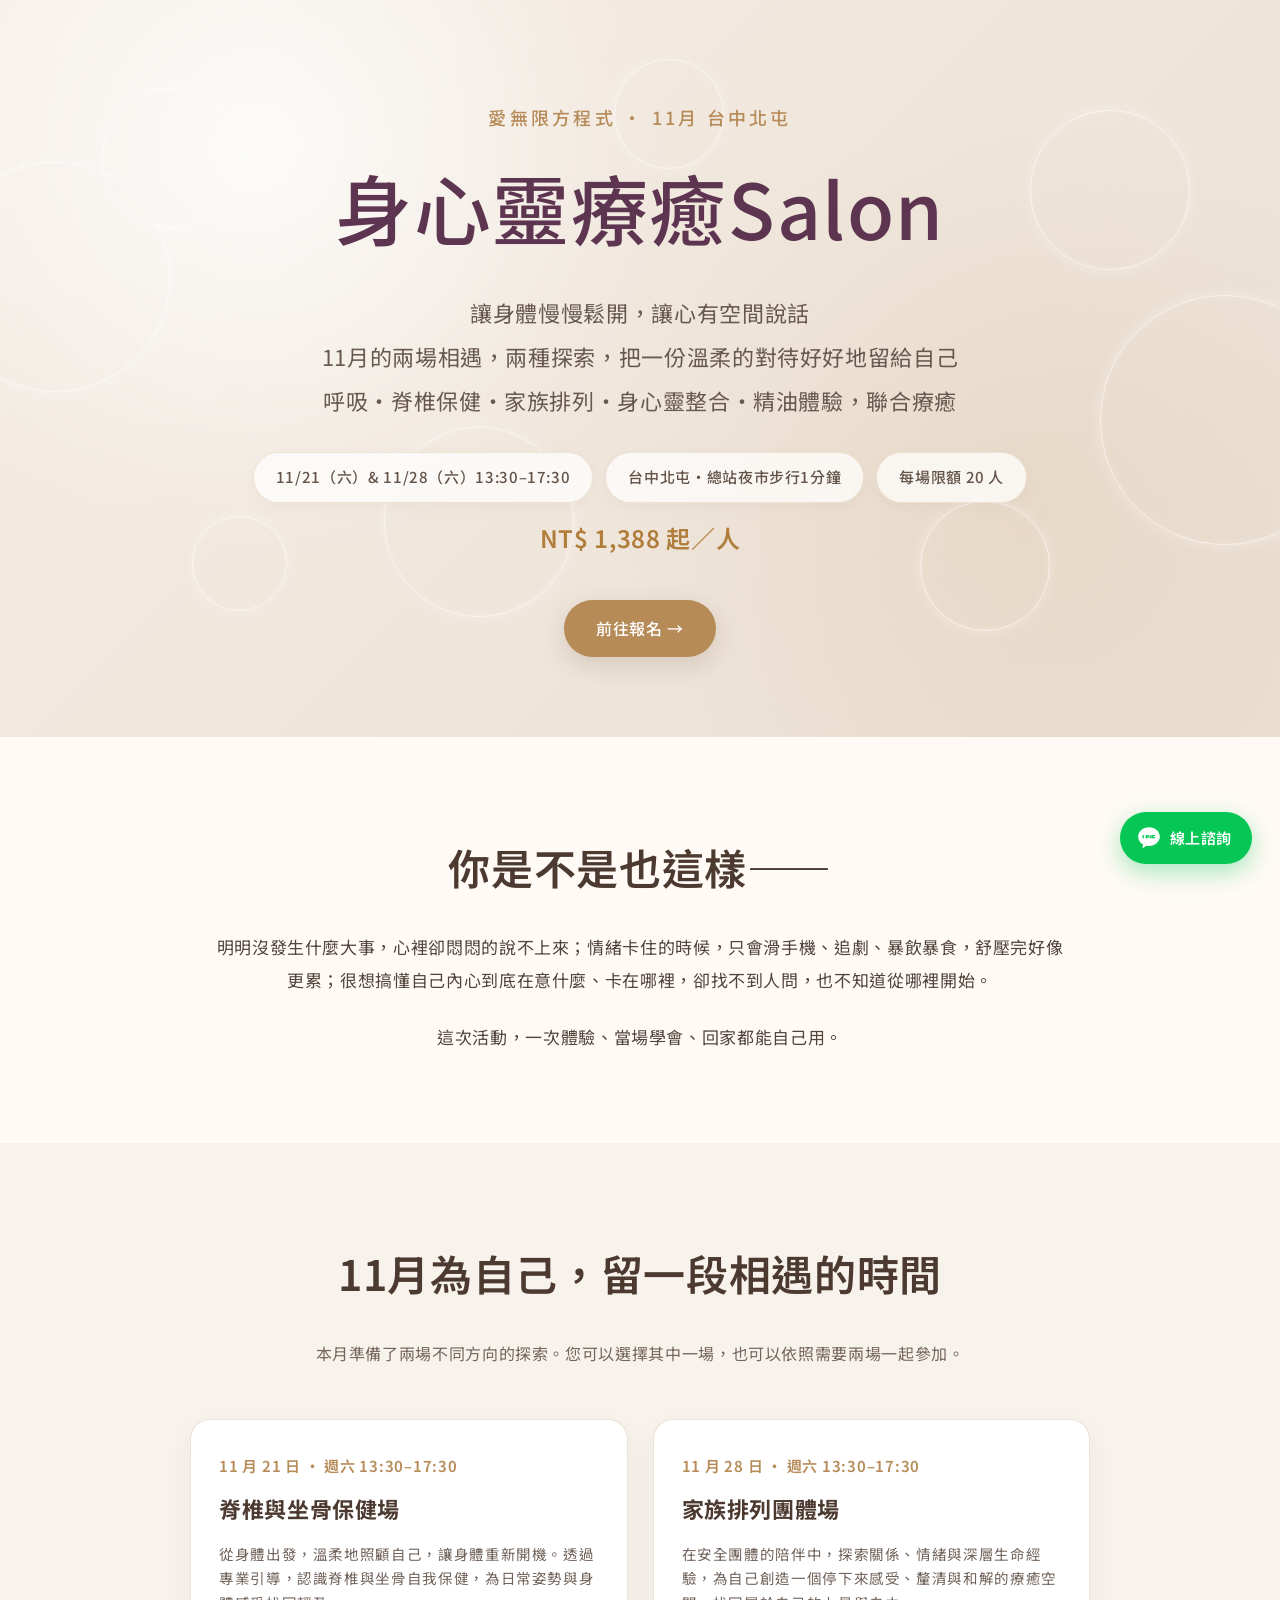
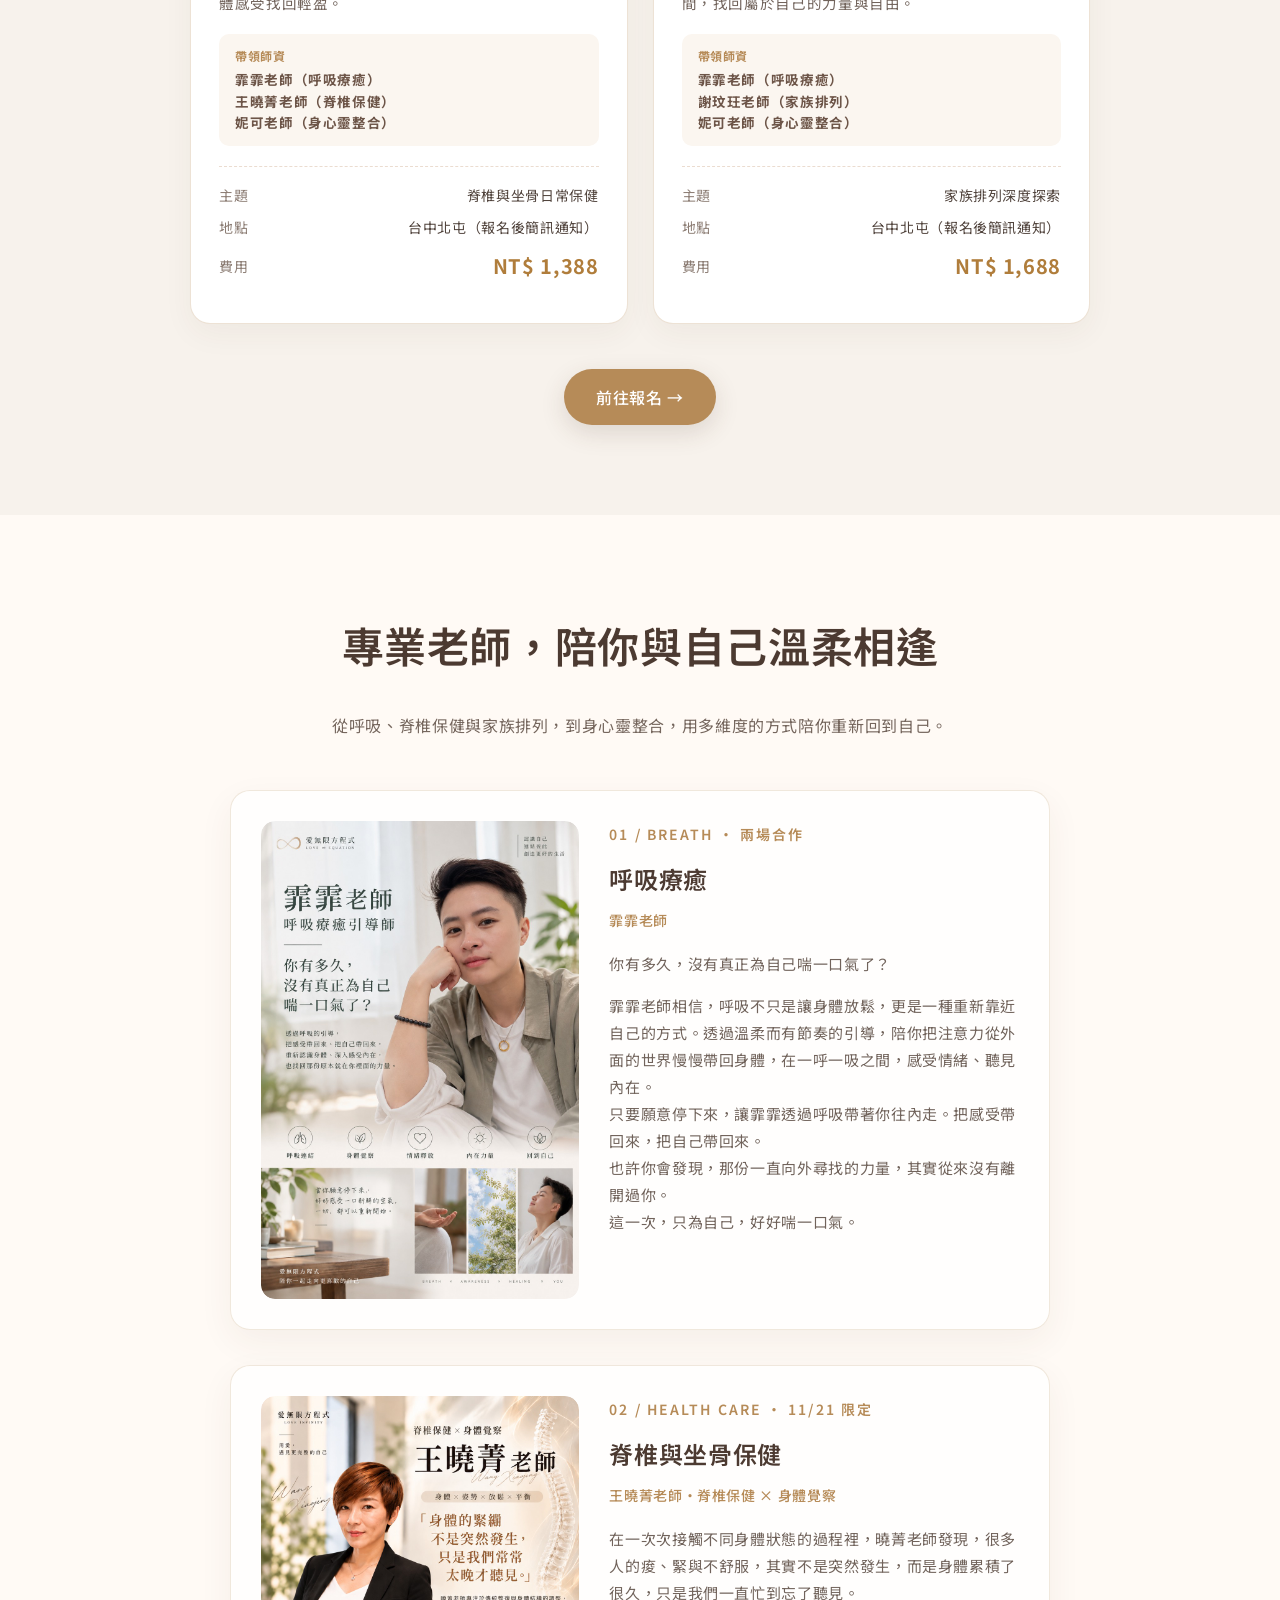
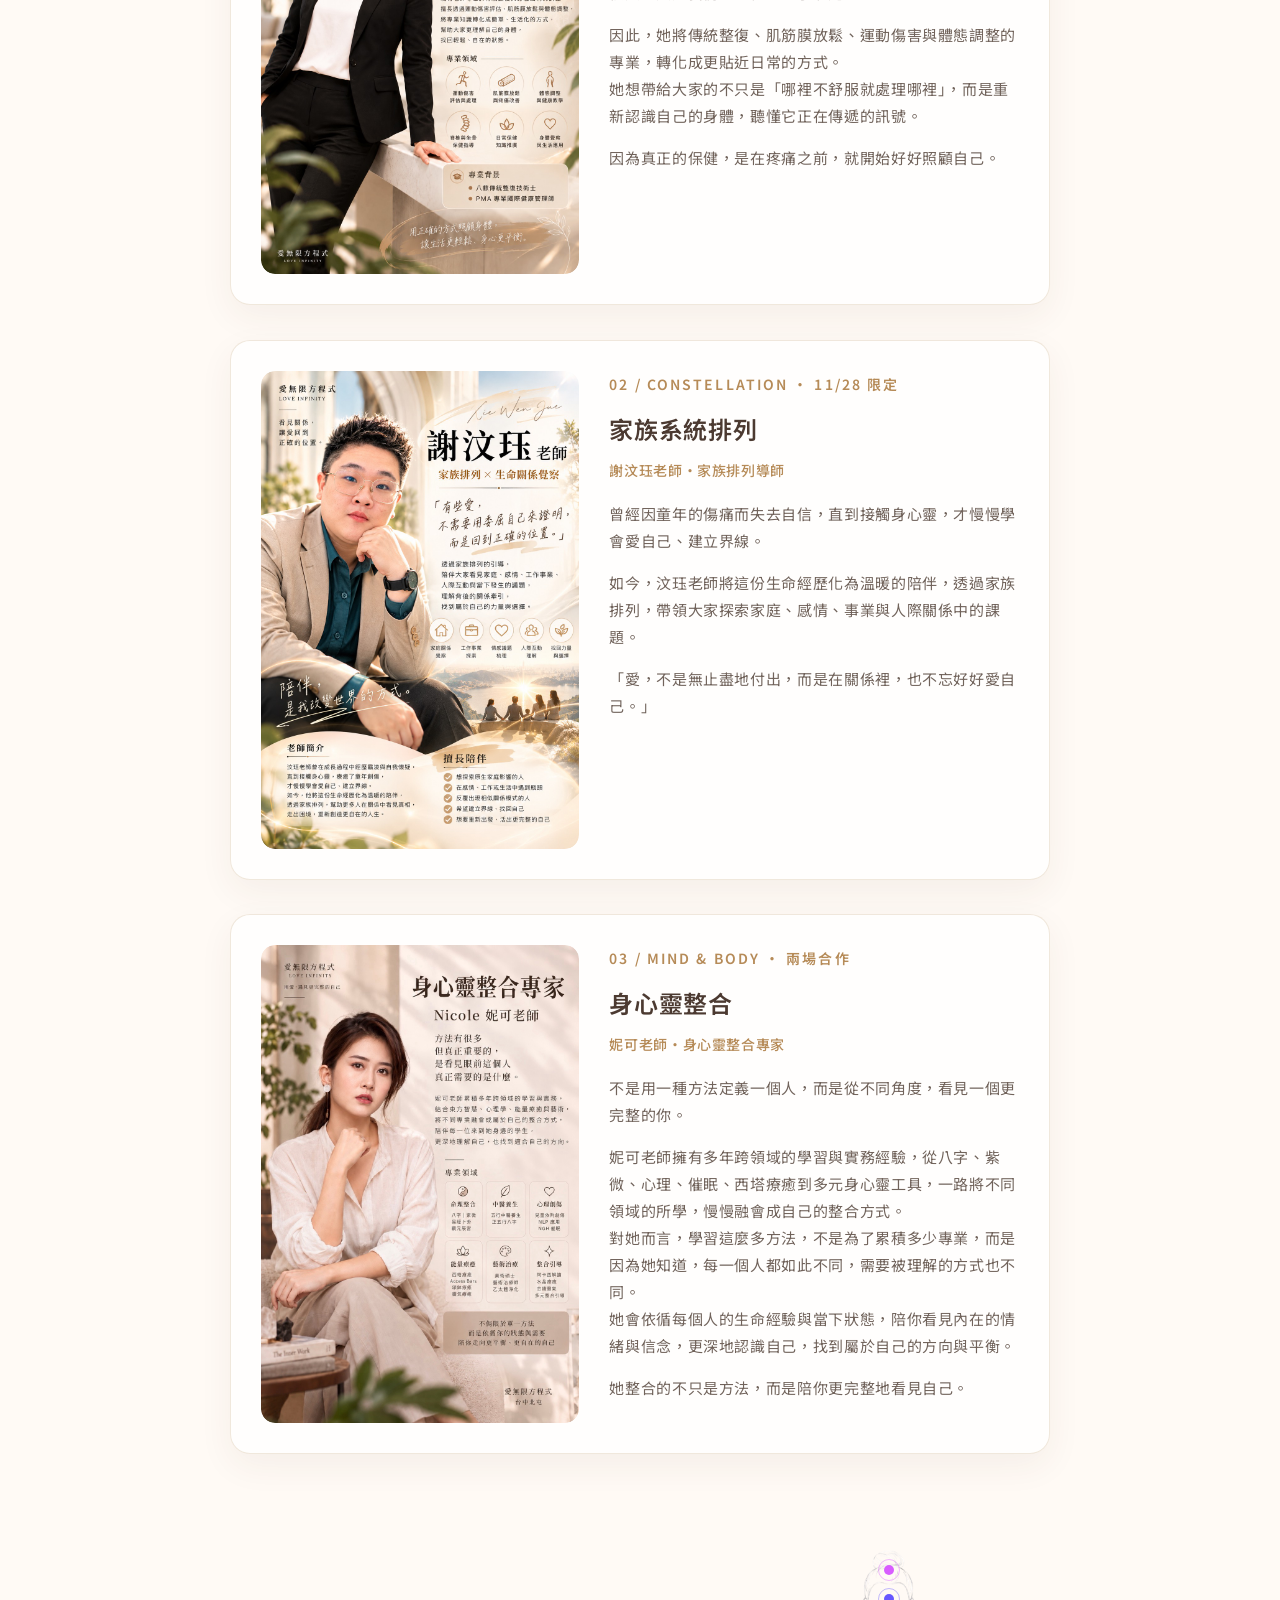
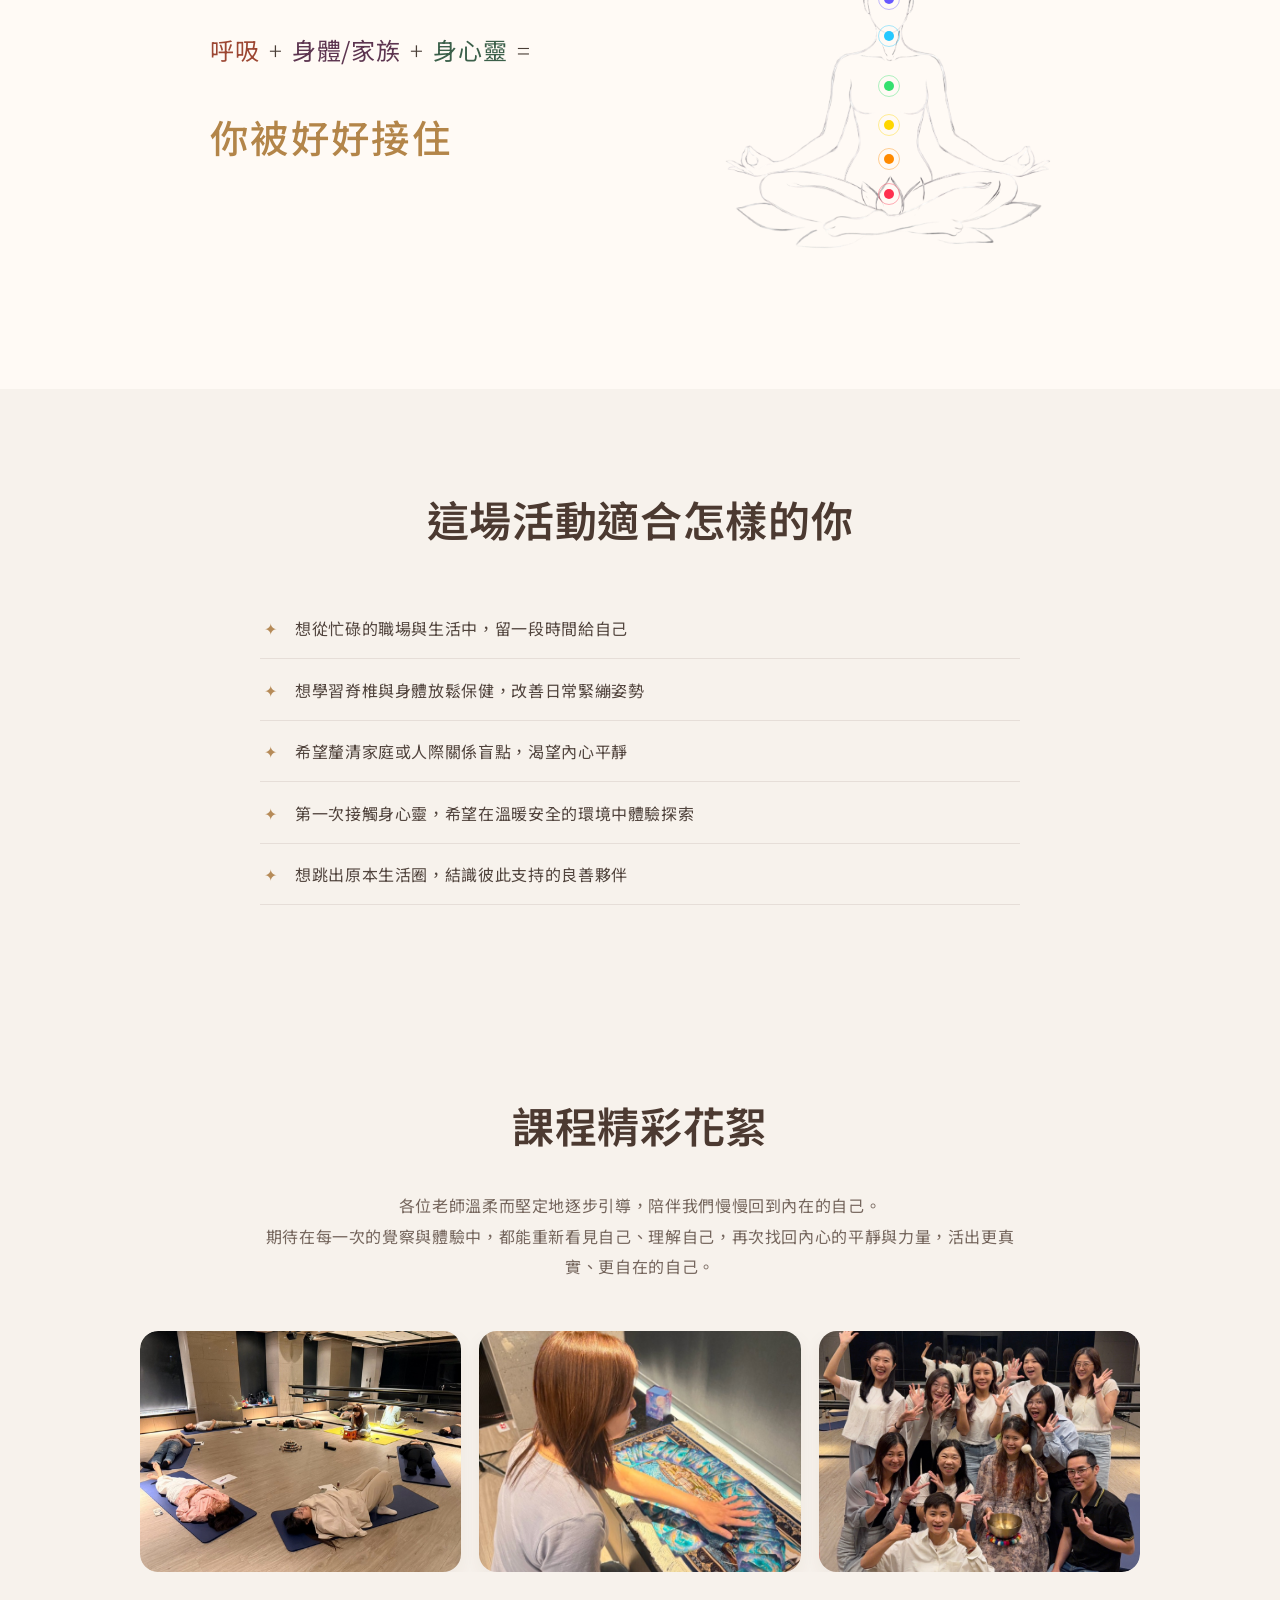
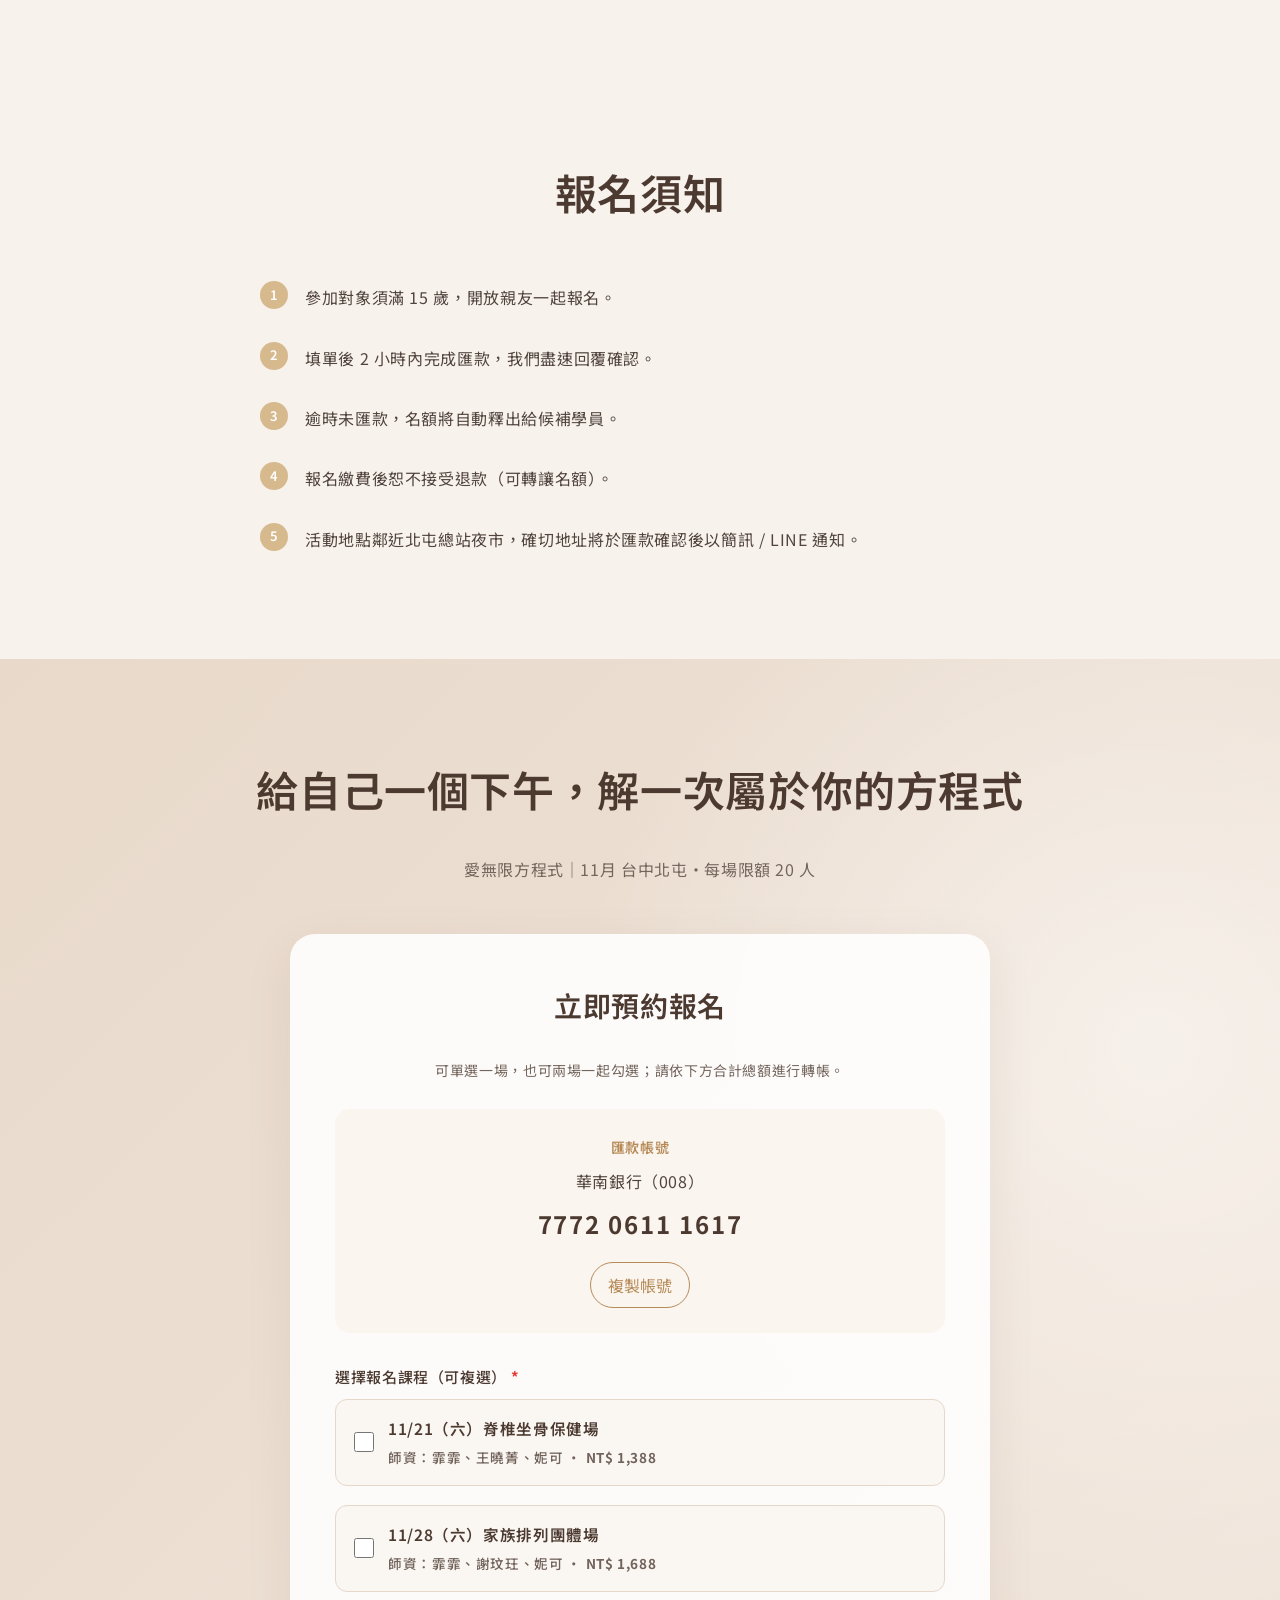
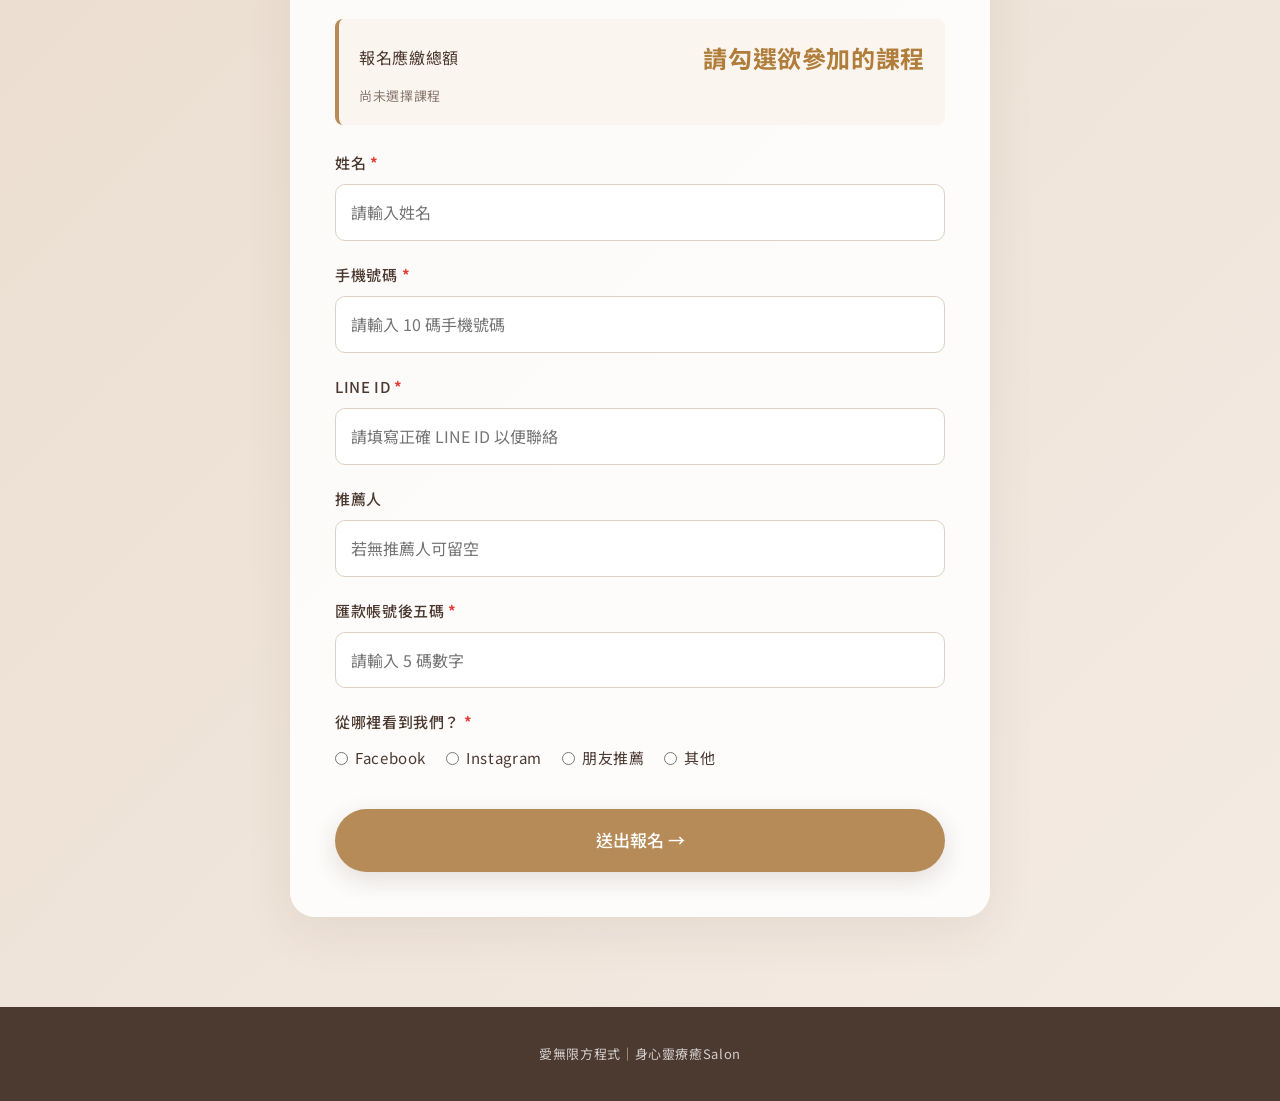
==== commit c57d889c: "Update index.html" ====
--- a/index.html
+++ b/index.html
@@ -186,7 +186,7 @@
             <img src="images/teacher03.jpg" alt="妮可老師，身心靈整合">
           </div>
           <div class="card-content">
-            <div class="card-number">04 / MIND & BODY · 兩場合作</div>
+            <div class="card-number">03 / MIND & BODY · 兩場合作</div>
             <h3>身心靈整合</h3>
             <div class="teacher">妮可老師・身心靈整合專家</div>
             <p>不是用一種方法定義一個人，而是從不同角度，看見一個更完整的你。</p>
@@ -408,4 +408,4 @@
 
   <script src="js/main.js"></script>
 </body>
-</html>+</html>
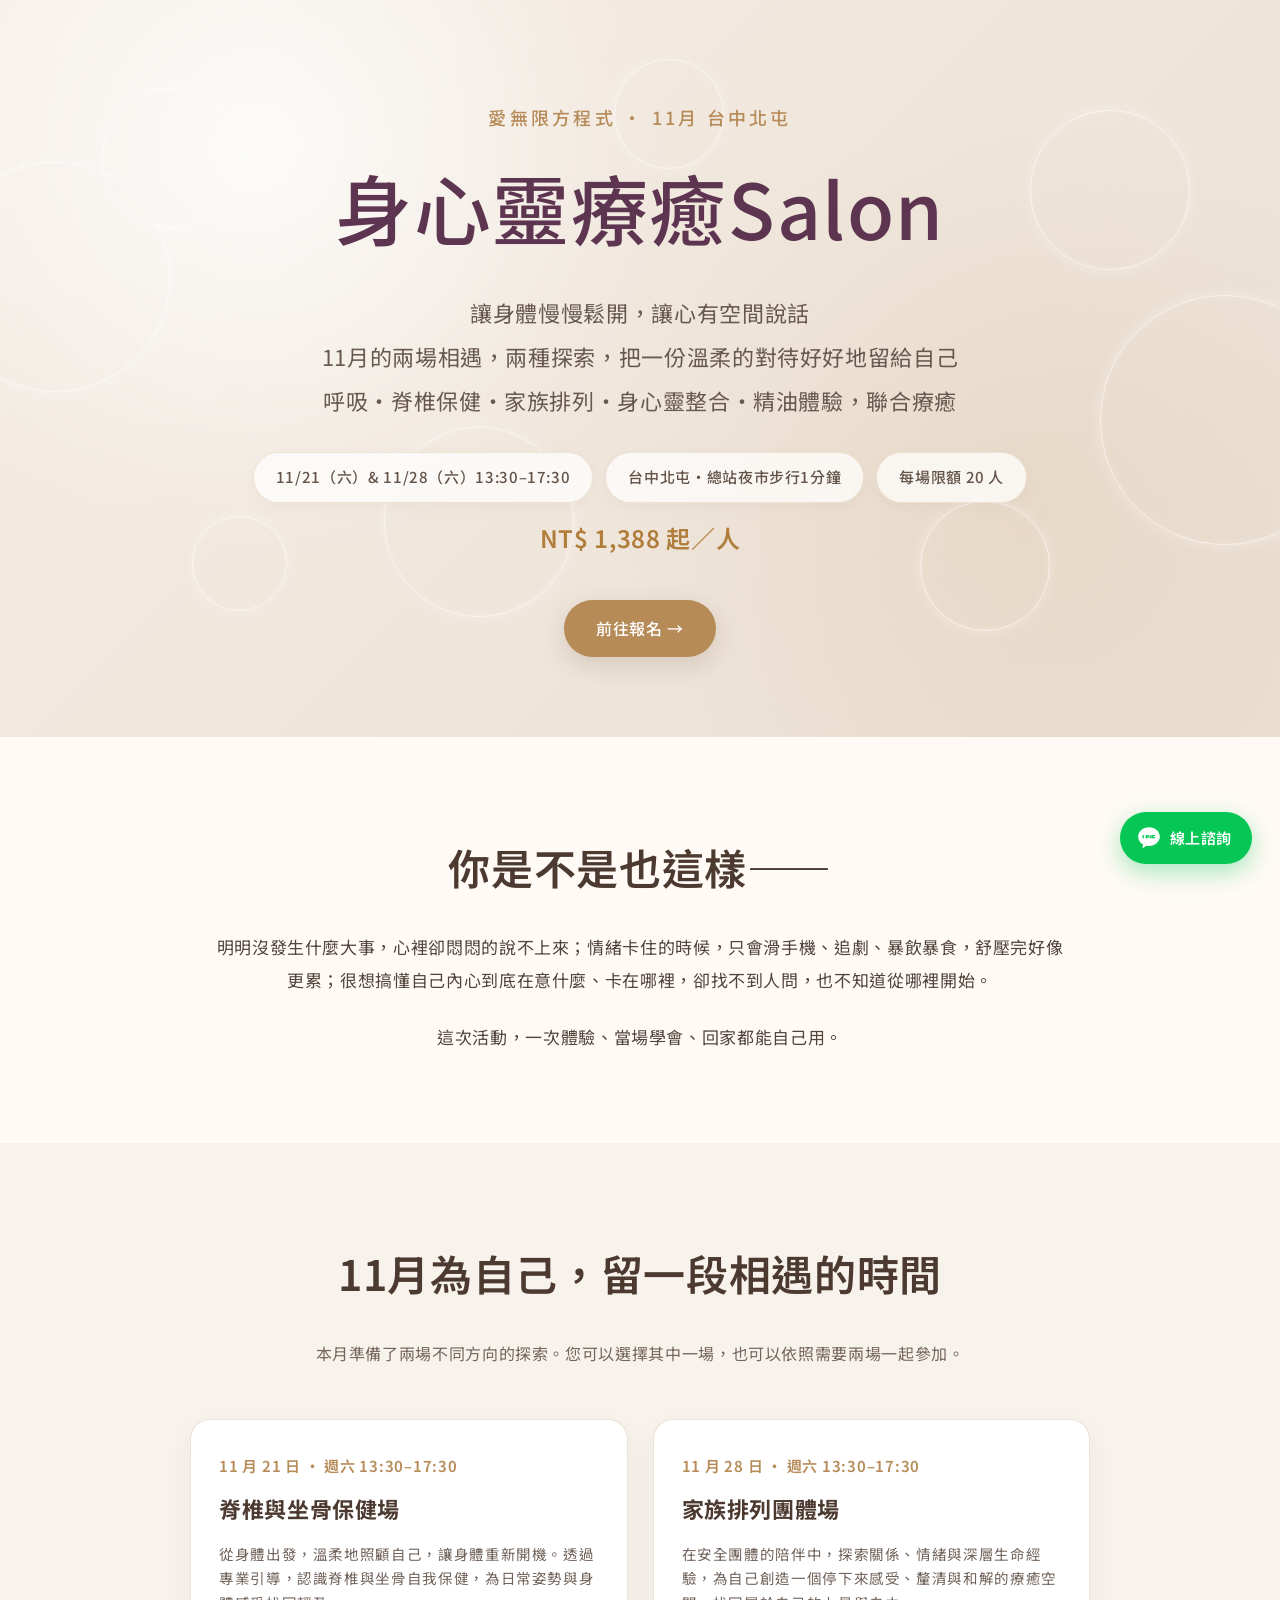
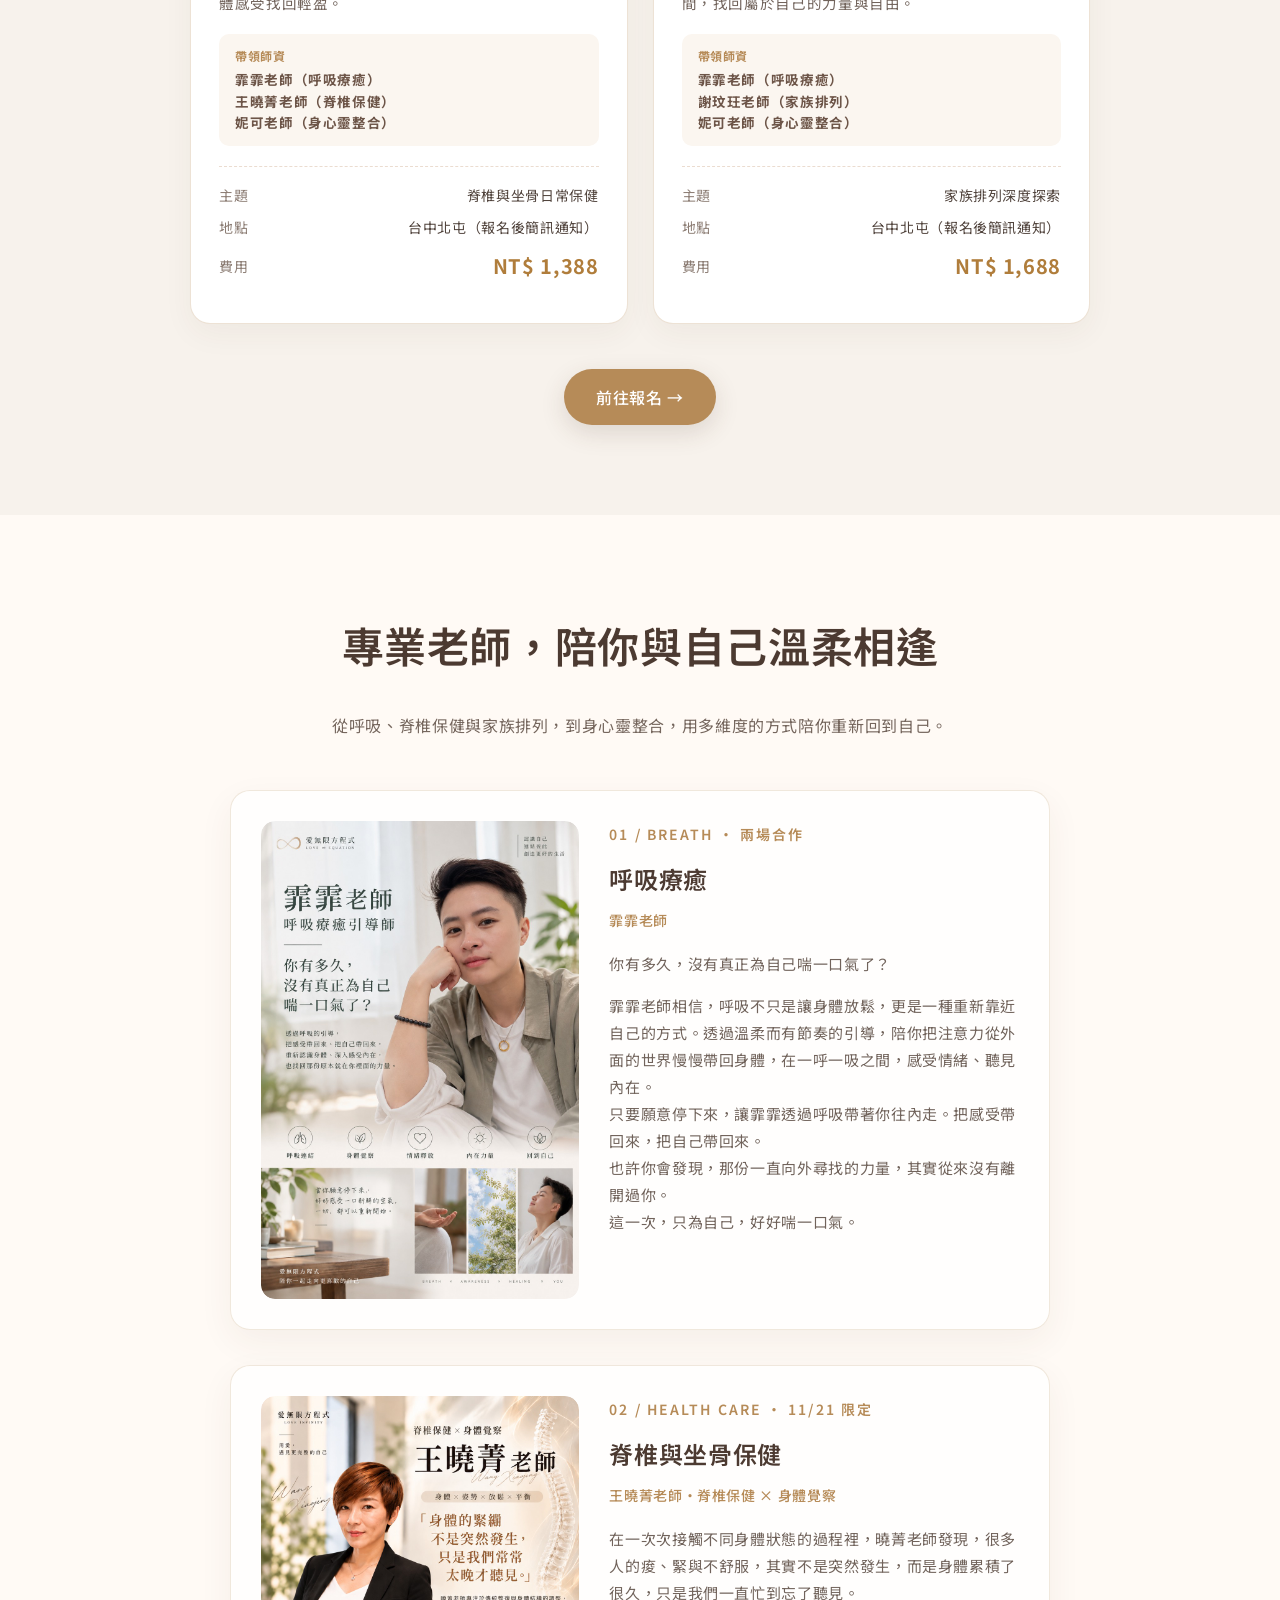
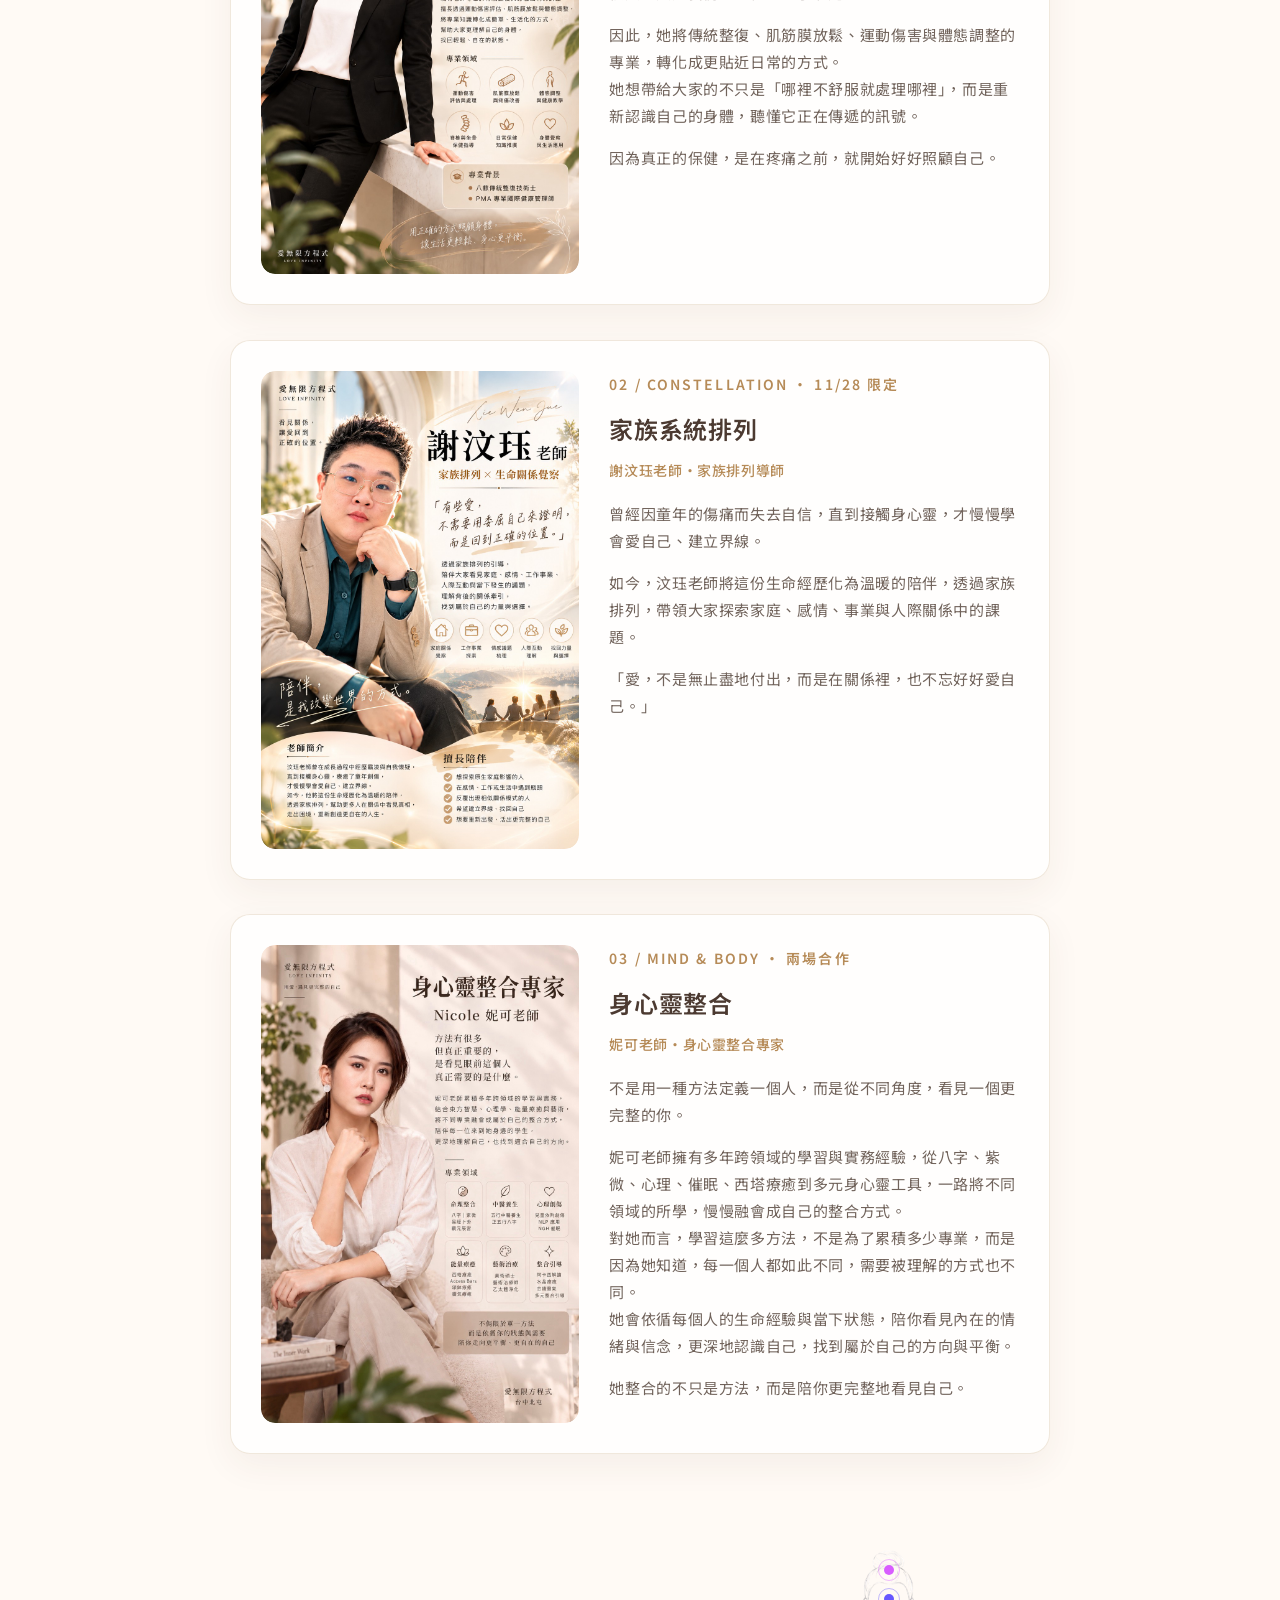
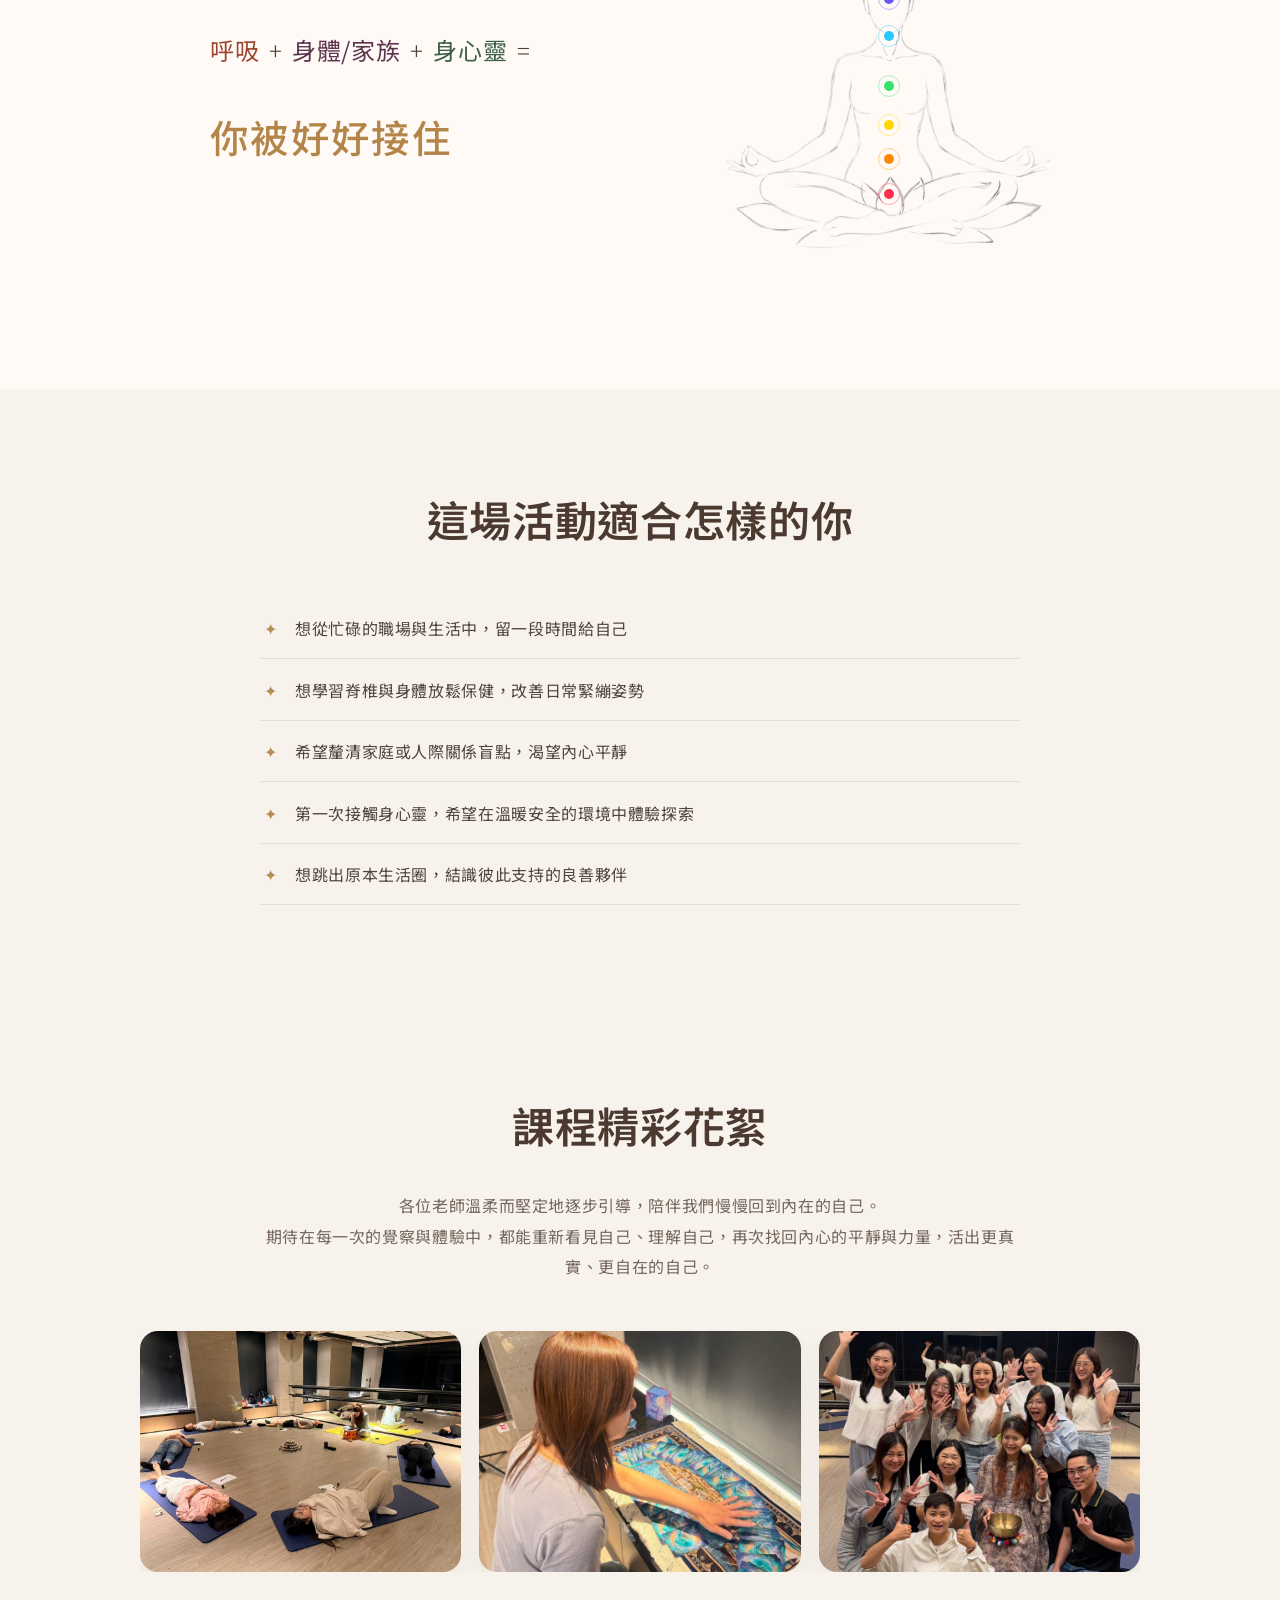
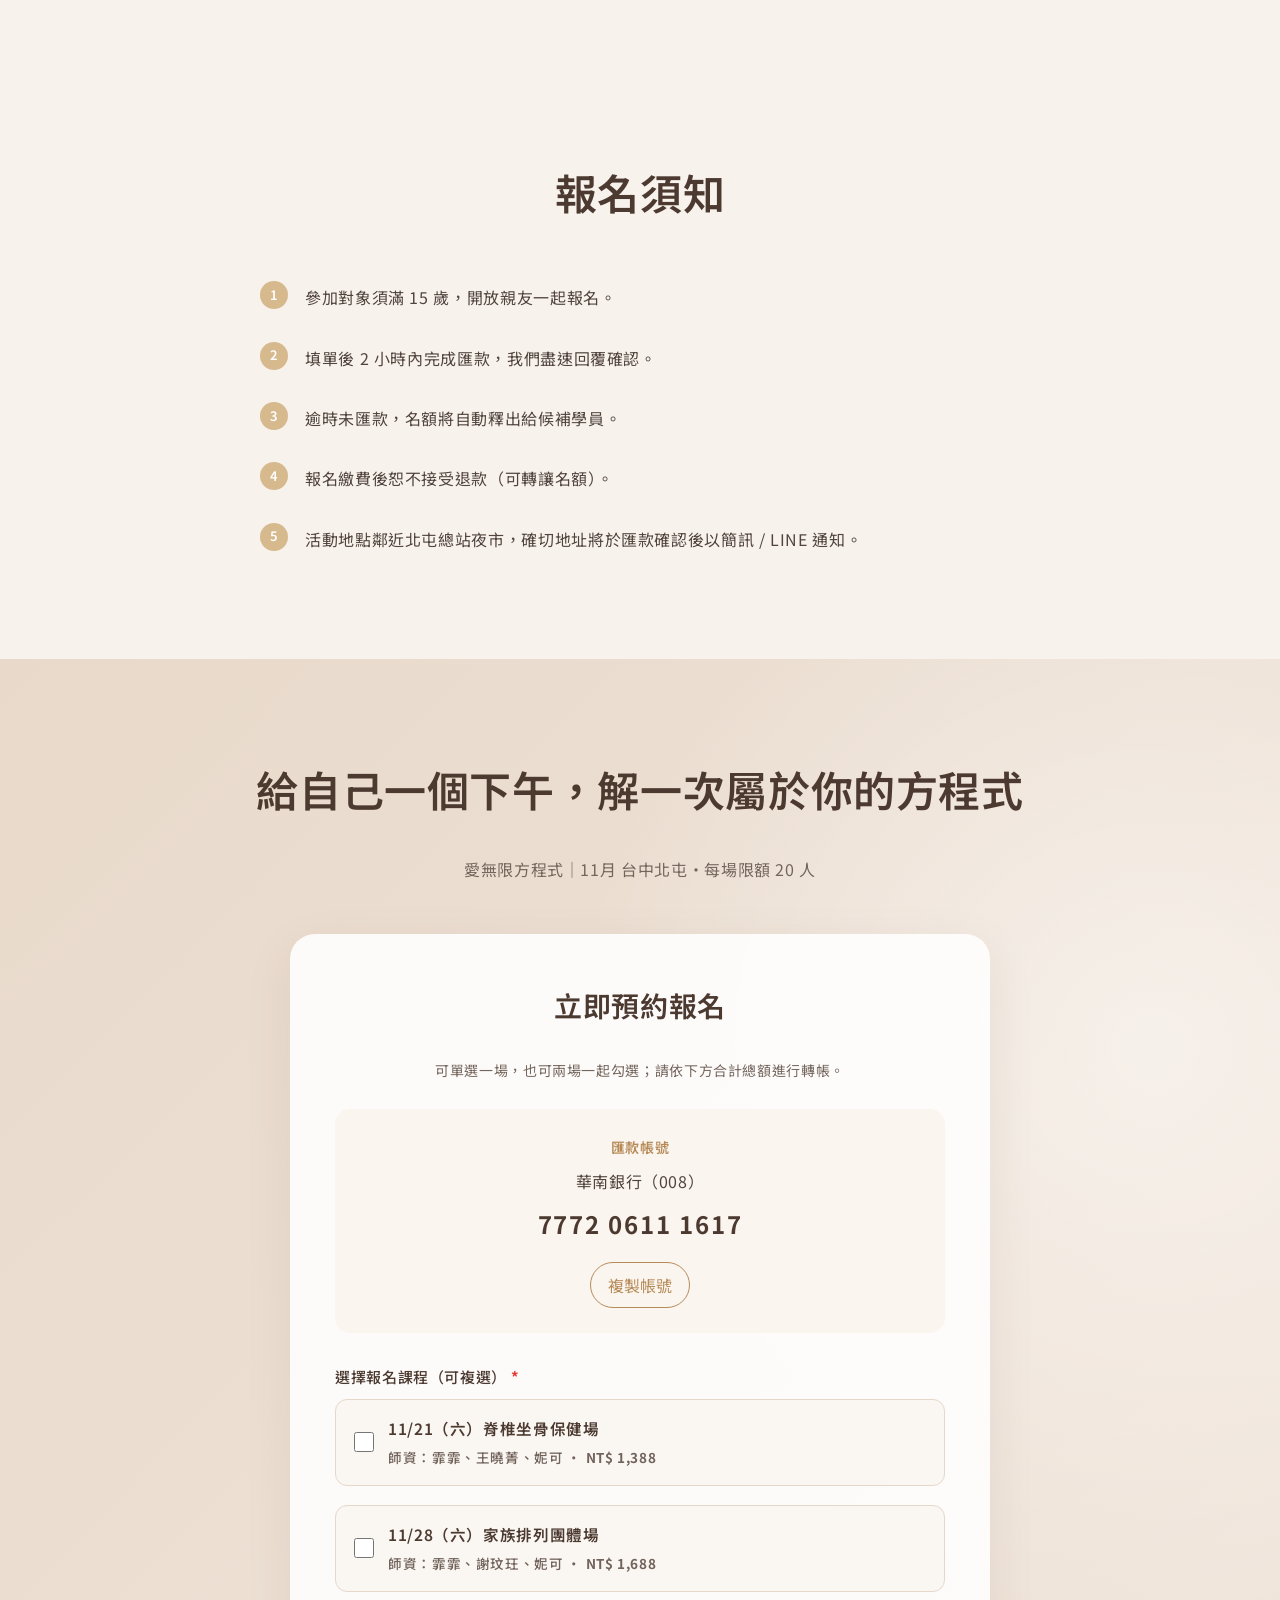
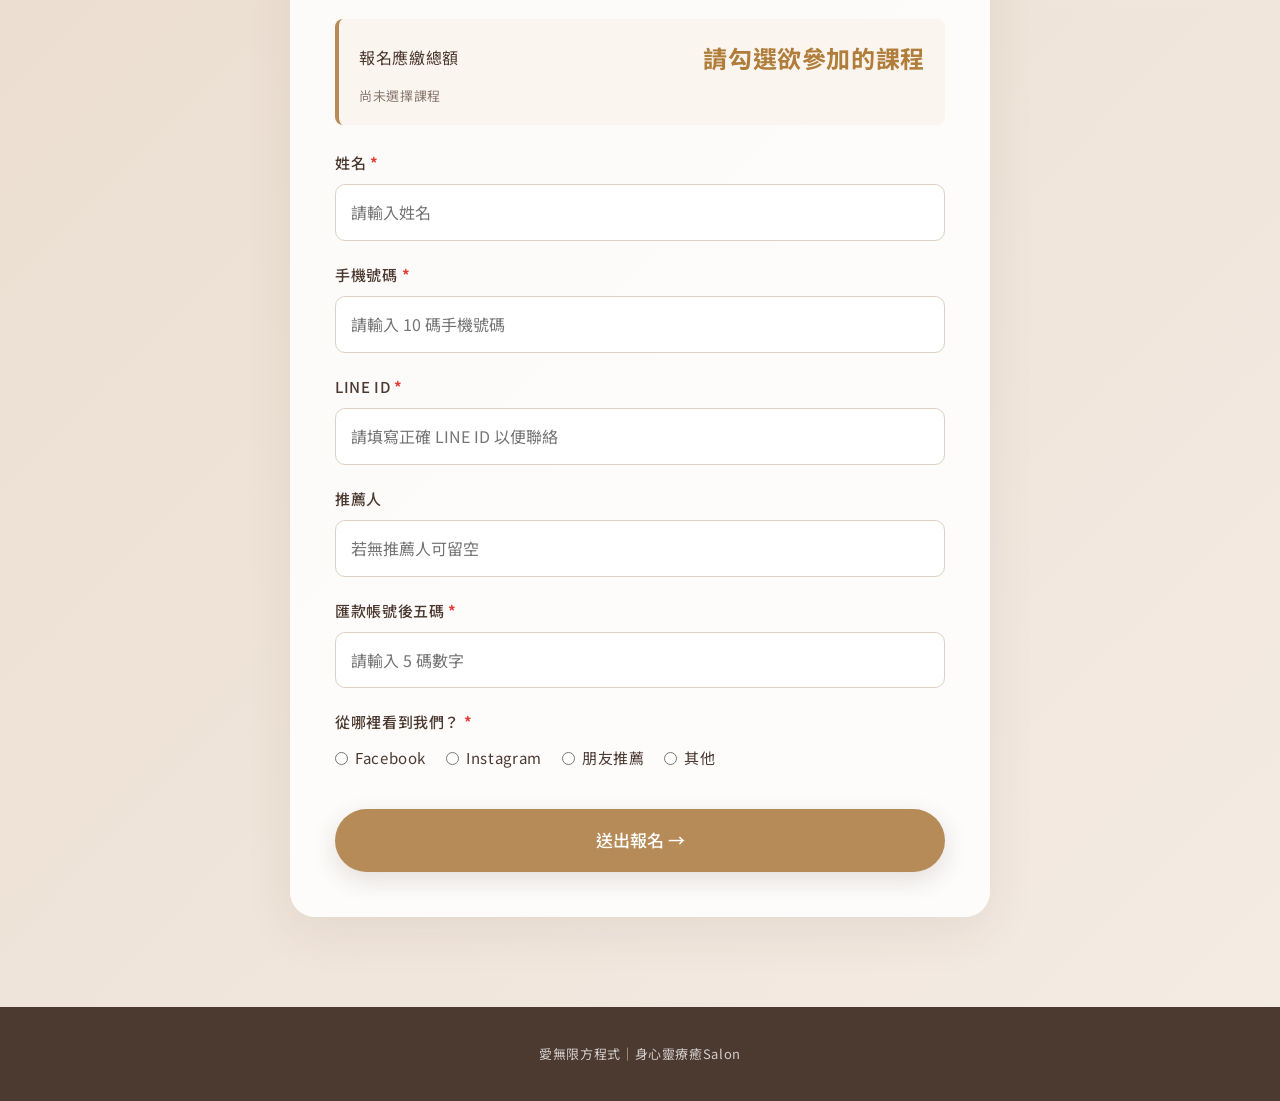
==== commit 3d01edde: "phone_gallery" ====
--- a/index.html
+++ b/index.html
@@ -180,7 +180,7 @@
           </div>
         </article>
 
-        <!-- 04 妮可老師 -->
+        <!-- 03 妮可老師 -->
         <article class="card">
           <div class="card-image">
             <img src="images/teacher03.jpg" alt="妮可老師，身心靈整合">
@@ -248,14 +248,26 @@
     <!-- 置中、不滿版、與原寬度一致的跑馬燈容器 -->
     <div class="marquee-box">
       <div class="marquee-track" id="marqueeTrack">
-        <div class="gallery-card"><img src="images/course-1.jpg" alt="課程照片 1"></div>
-        <div class="gallery-card"><img src="images/course-2.jpg" alt="課程照片 2"></div>
-        <div class="gallery-card"><img src="images/course-3.jpg" alt="課程照片 3"></div>
-        <div class="gallery-card"><img src="images/course-4.jpg" alt="課程照片 1"></div>
-        <div class="gallery-card"><img src="images/course-5.jpg" alt="課程照片 2"></div>
-        <div class="gallery-card"><img src="images/course-6.jpg" alt="課程照片 3"></div>
-      </div>
-    </div>
+        <!-- 第 1 組照片 (1 ~ 6) -->
+        <div class="gallery-card"><img src="images/course-1.jpg" alt="課程照片 1" loading="eager" decoding="async"></div>
+        <div class="gallery-card"><img src="images/course-2.jpg" alt="課程照片 2" loading="eager" decoding="async"></div>
+        <div class="gallery-card"><img src="images/course-3.jpg" alt="課程照片 3" loading="eager" decoding="async"></div>
+        <div class="gallery-card"><img src="images/course-4.jpg" alt="課程照片 4" loading="eager" decoding="async"></div>
+        <div class="gallery-card"><img src="images/course-5.jpg" alt="課程照片 5" loading="eager" decoding="async"></div>
+        <div class="gallery-card"><img src="images/course-6.jpg" alt="課程照片 6" loading="eager" decoding="async"></div>
+
+        <!-- 第 2 組完全相同的照片 (用於無縫接軌，達成無限輪播) -->
+        <div class="gallery-card"><img src="images/course-1.jpg" alt="課程照片 1" loading="eager" decoding="async"></div>
+        <div class="gallery-card"><img src="images/course-2.jpg" alt="課程照片 2" loading="eager" decoding="async"></div>
+        <div class="gallery-card"><img src="images/course-3.jpg" alt="課程照片 3" loading="eager" decoding="async"></div>
+        <div class="gallery-card"><img src="images/course-4.jpg" alt="課程照片 4" loading="eager" decoding="async"></div>
+        <div class="gallery-card"><img src="images/course-5.jpg" alt="課程照片 5" loading="eager" decoding="async"></div>
+        <div class="gallery-card"><img src="images/course-6.jpg" alt="課程照片 6" loading="eager" decoding="async"></div>
+      </div>
+    </div>
+
+  </div>
+</section>
 
   </div>
 </section>
--- a/css/style.css
+++ b/css/style.css
@@ -517,40 +517,46 @@
    ========================================================================== */
 
 /* 限制在 container 內，超出範圍隱藏，不破壞原本版型 */
+/* 外層容器：確保硬體加速與正確裁切 */
 .marquee-box {
   width: 100%;
-  max-width: 1000px; /* 與原本 container 一致 */
-  margin: 40px auto 0;
   overflow: hidden;
   position: relative;
-  border-radius: 18px; /* 視窗四角圓潤修飾 */
-}
-
-/* 滾動軌道 */
+  /* 避免手機瀏覽器裁切運算異常 */
+  -webkit-backface-visibility: hidden;
+  backface-visibility: hidden;
+}
+
+/* 軌道：加入 3D 硬體加速，移除容易導致崩潰的 will-change */
 .marquee-track {
   display: flex;
-  gap: 18px; /* 與原本 3 格網格間距相同 */
+  gap: 18px;
   width: max-content;
-  animation: marqueeScroll 40s linear infinite;
-  will-change: transform;
-}
-
-/* 滑鼠移入或點按時暫停 */
-.marquee-box:hover .marquee-track {
+  animation: marqueeScroll 45s linear infinite;
+  /* 強制開啟 GPU 渲染管線，避免閃爍或空白 */
+  -webkit-transform: translate3d(0, 0, 0);
+  transform: translate3d(0, 0, 0);
+  -webkit-backface-visibility: hidden;
+  backface-visibility: hidden;
+  -webkit-perspective: 1000;
+  perspective: 1000;
+}
+
+.marquee-track:hover {
   animation-play-state: paused;
 }
 
-/* 單張卡片：自動按原本 3 等分比例計算寬度，4:3 自適應比例 */
+/* 卡片與圖片：強制最小尺寸與防空白 */
 .gallery-card {
-  /* 電腦版：(容器寬度 - 2個間距) / 3，寬度大約 300px~320px */
   flex: 0 0 calc((min(1000px, 100vw - 40px) - 36px) / 3);
-  aspect-ratio: 4 / 3; /* 與原本 gallery-item 比例完全一致 */
+  aspect-ratio: 4 / 3;
   border-radius: 18px;
   overflow: hidden;
   background: #f0ebe4;
   box-shadow: 0 8px 20px rgba(80, 55, 40, 0.06);
-  transition: transform 0.35s ease, box-shadow 0.35s ease;
-  cursor: pointer; /* 游標變成手指形狀 */
+  /* 確保每一張卡片獨立渲染 */
+  -webkit-transform: translateZ(0);
+  transform: translateZ(0);
 }
 
 .gallery-card img {
@@ -558,43 +564,37 @@
   height: 100%;
   object-fit: cover;
   display: block;
-}
-
-/* 滑鼠停留時：整張卡片放大 1.05 倍並微微往上浮起 */
-.gallery-card:hover {
-  transform: translateY(-6px) scale(1.05);
-  box-shadow: 0 16px 36px rgba(80, 55, 40, 0.18); /* 陰影加深加重 */
-  z-index: 10; /* 確保放大的卡片層級在最上方，不會被隔壁擋住 */
-  position: relative;
-}
-
-/* 無縫平移（平移負一半寬度，即為第一組完整寬度） */
+  /* 防止圖片尚未載入時透明閃爍 */
+  background: #f0ebe4;
+}
+
+/* 無縫循環：使用 translate3d 取代 2D translateX */
 @keyframes marqueeScroll {
-  from {
-    transform: translateX(0);
-  }
-  to {
-    transform: translateX(calc(-50% - 9px)); /* 50% 加上半個 gap */
-  }
-}
-
-/* 手機版：卡片寬度自適應（一列約顯示 1.3 張，方便滑動） */
+  0% {
+    -webkit-transform: translate3d(0, 0, 0);
+    transform: translate3d(0, 0, 0);
+  }
+  100% {
+    -webkit-transform: translate3d(-50%, 0, 0);
+    transform: translate3d(-50%, 0, 0);
+  }
+}
+
+/* 手機版適配 */
 @media (max-width: 768px) {
   .gallery-card {
-    flex: 0 0 240px;
+    flex: 0 0 210px;
+    height: 157px; /* 提供固定高以防 aspect-ratio 計算崩潰 */
     border-radius: 14px;
   }
 
-.marquee-track {
-  display: flex;
-  gap: 18px;
-  width: max-content;
-  
-  /* 速度控制 */
-  animation: marqueeScroll 40s linear infinite; 
-  
-  will-change: transform;
-}
+  .marquee-track {
+    gap: 12px;
+    /* 速度設為 50s，平緩不眼花 */
+    animation: marqueeScroll 50s linear infinite;
+  }
+}
+
 
   @keyframes marqueeScroll {
     from {
@@ -604,7 +604,7 @@
       transform: translateX(calc(-50% - 6px));
     }
   }
-}
+
 
 .event-option {
   display: flex;
@@ -1297,4 +1297,4 @@
     grid-template-columns: 1fr;
     gap: 20px;
   }
-}+}
